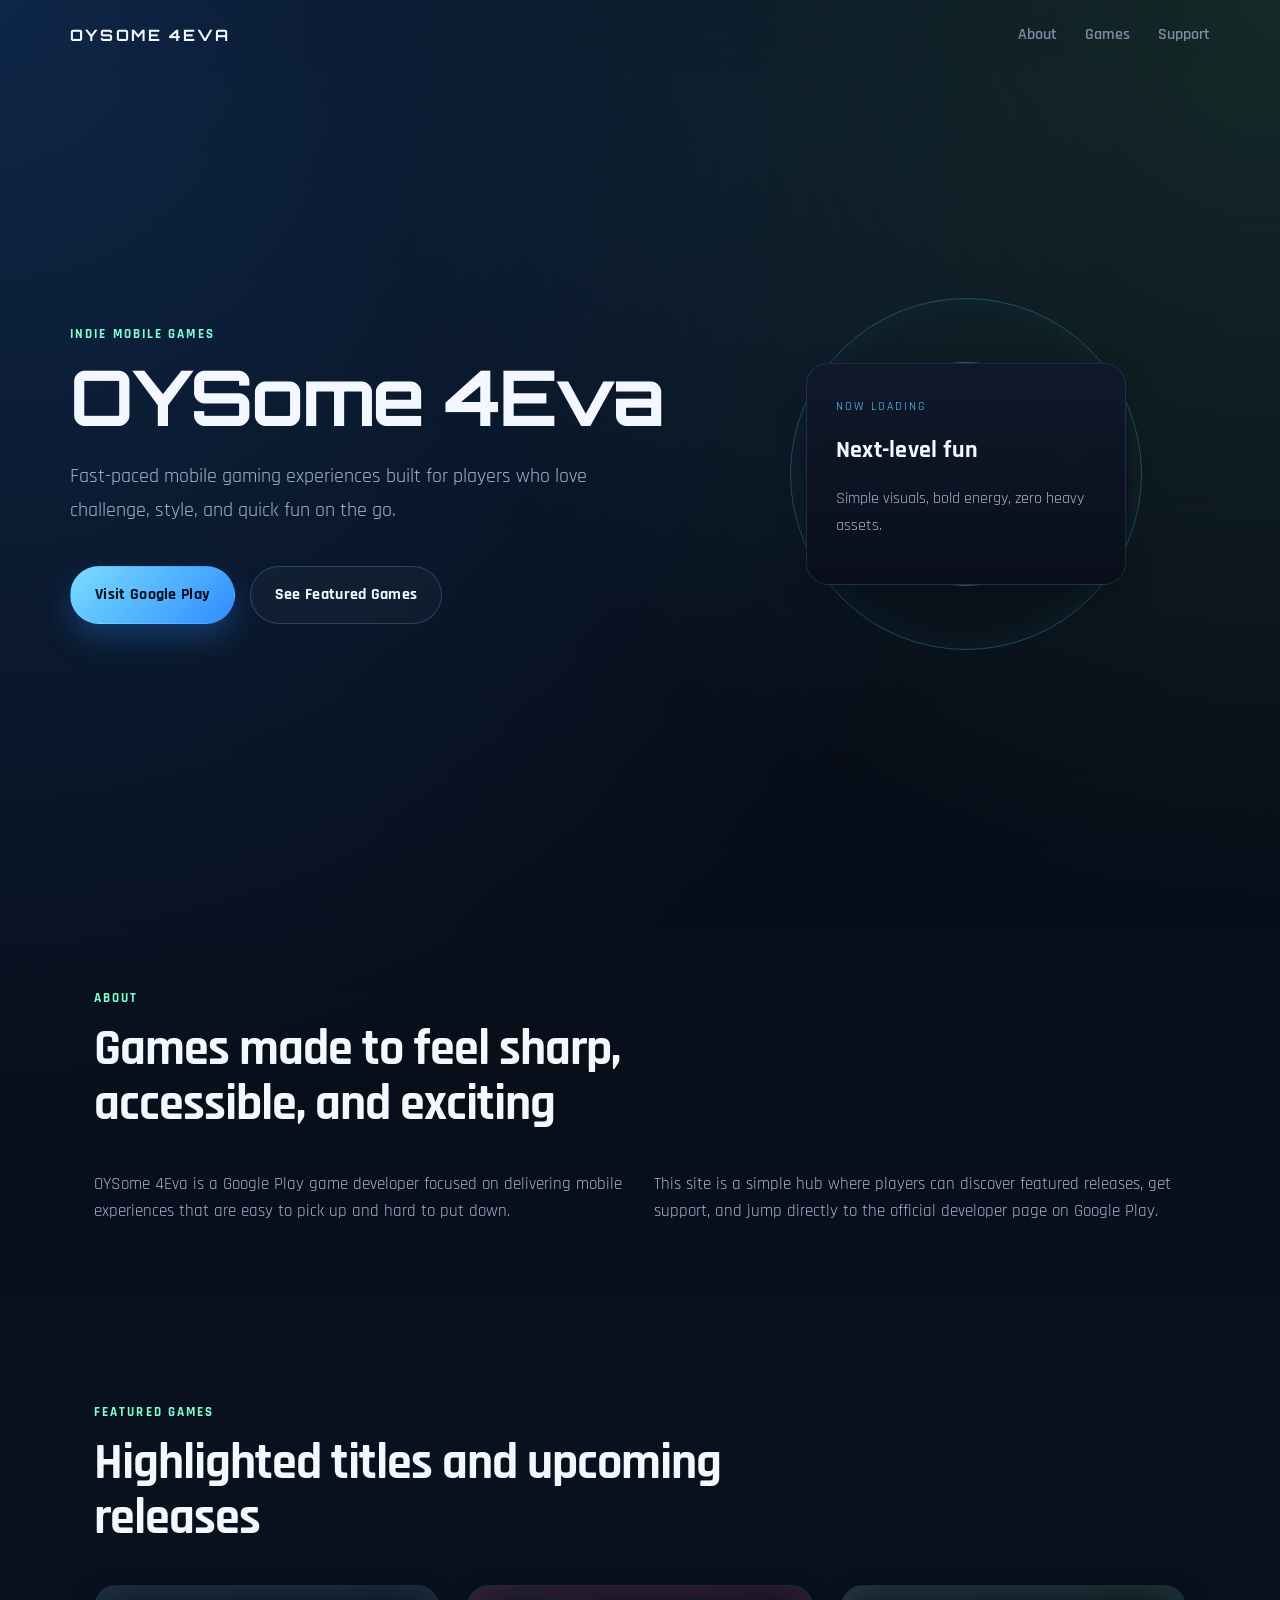
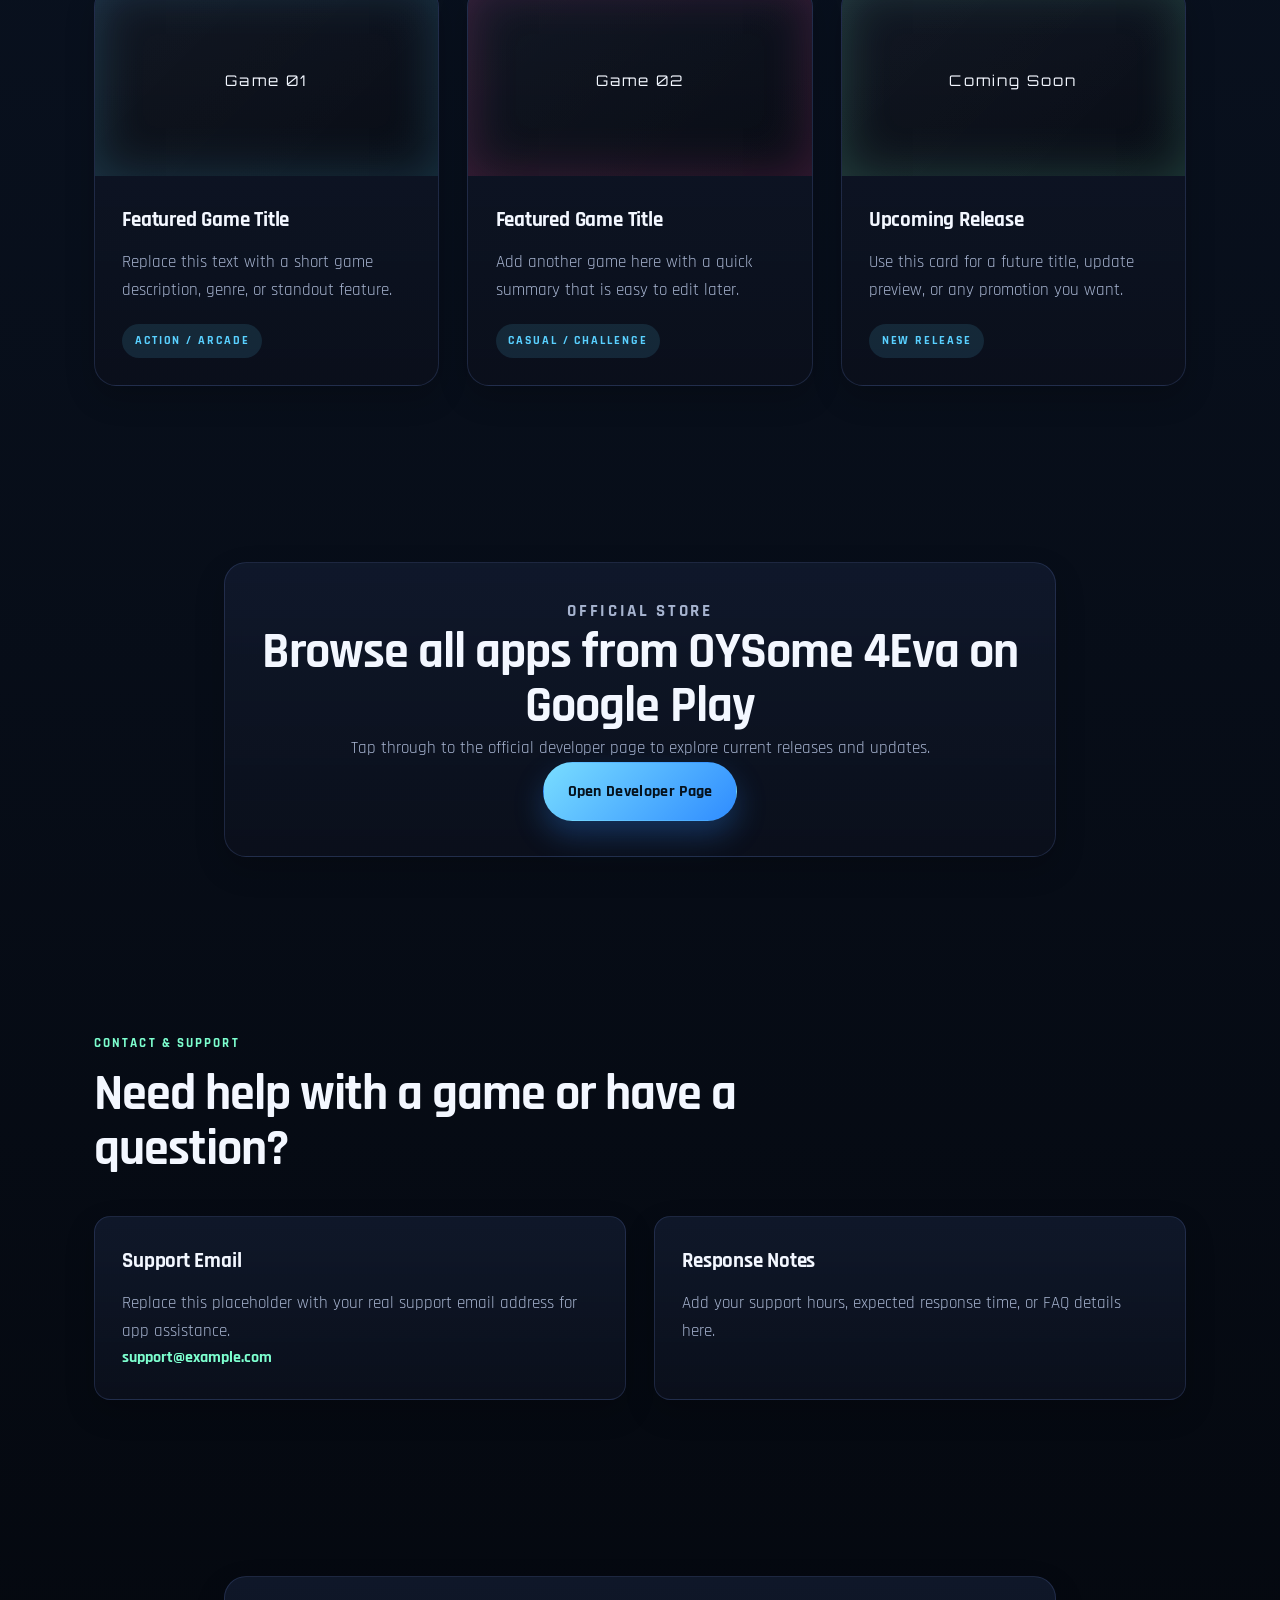
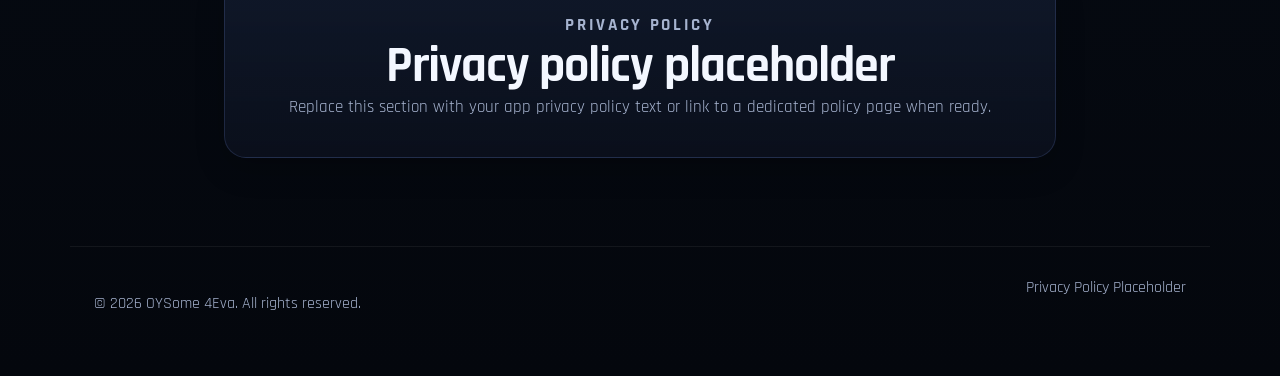
==== index.html @ f0ad2928 "Initial landing page" ====
<!DOCTYPE html>
<html lang="en">
<head>
  <meta charset="UTF-8">
  <meta name="viewport" content="width=device-width, initial-scale=1.0">
  <meta
    name="description"
    content="OYSome 4Eva creates fast, fun mobile games. Explore featured titles and visit the official Google Play developer page."
  >
  <title>OYSome 4Eva | Mobile Games on Google Play</title>
  <link rel="preconnect" href="https://fonts.googleapis.com">
  <link rel="preconnect" href="https://fonts.gstatic.com" crossorigin>
  <link
    href="https://fonts.googleapis.com/css2?family=Orbitron:wght@500;700&family=Rajdhani:wght@400;500;700&display=swap"
    rel="stylesheet"
  >
  <link rel="stylesheet" href="style.css">
</head>
<body>
  <!-- Hero and primary navigation -->
  <header class="hero" id="top">
    <nav class="site-nav">
      <a class="brand" href="#top">OYSome 4Eva</a>
      <button class="nav-toggle" type="button" aria-expanded="false" aria-controls="nav-links">
        <span class="nav-toggle-bar"></span>
        <span class="nav-toggle-bar"></span>
        <span class="nav-toggle-bar"></span>
        <span class="sr-only">Toggle navigation</span>
      </button>
      <div class="nav-links" id="nav-links">
        <a href="#about">About</a>
        <a href="#games">Games</a>
        <a href="#support">Support</a>
      </div>
    </nav>

    <section class="hero-content">
      <div class="hero-copy">
        <p class="eyebrow">Indie Mobile Games</p>
        <h1>OYSome 4Eva</h1>
        <p class="tagline">
          Fast-paced mobile gaming experiences built for players who love challenge,
          style, and quick fun on the go.
        </p>
        <div class="hero-actions">
          <a
            class="button button-primary"
            href="https://play.google.com/store/apps/developer?id=OYSome+4Eva"
            target="_blank"
            rel="noopener noreferrer"
          >
            Visit Google Play
          </a>
          <a class="button button-secondary" href="#games">See Featured Games</a>
        </div>
      </div>

      <div class="hero-visual" aria-hidden="true">
        <div class="glow-ring glow-ring-large"></div>
        <div class="glow-ring glow-ring-small"></div>
        <div class="hero-panel">
          <span class="panel-label">Now Loading</span>
          <strong>Next-level fun</strong>
          <p>Simple visuals, bold energy, zero heavy assets.</p>
        </div>
      </div>
    </section>
  </header>

  <main>
    <!-- Short developer introduction -->
    <section class="section about" id="about">
      <div class="section-heading">
        <p class="section-kicker">About</p>
        <h2>Games made to feel sharp, accessible, and exciting</h2>
      </div>
      <div class="about-grid">
        <p>
          OYSome 4Eva is a Google Play game developer focused on delivering mobile
          experiences that are easy to pick up and hard to put down.
        </p>
        <p>
          This site is a simple hub where players can discover featured releases,
          get support, and jump directly to the official developer page on Google Play.
        </p>
      </div>
    </section>

    <!-- Editable featured game cards -->
    <section class="section featured-games" id="games">
      <div class="section-heading">
        <p class="section-kicker">Featured Games</p>
        <h2>Highlighted titles and upcoming releases</h2>
      </div>

      <div class="games-grid">
        <article class="game-card">
          <div class="game-art neon-blue">
            <span>Game 01</span>
          </div>
          <div class="game-card-content">
            <h3>Featured Game Title</h3>
            <p>
              Replace this text with a short game description, genre, or standout feature.
            </p>
            <span class="game-tag">Action / Arcade</span>
          </div>
        </article>

        <article class="game-card">
          <div class="game-art neon-pink">
            <span>Game 02</span>
          </div>
          <div class="game-card-content">
            <h3>Featured Game Title</h3>
            <p>
              Add another game here with a quick summary that is easy to edit later.
            </p>
            <span class="game-tag">Casual / Challenge</span>
          </div>
        </article>

        <article class="game-card">
          <div class="game-art neon-green">
            <span>Coming Soon</span>
          </div>
          <div class="game-card-content">
            <h3>Upcoming Release</h3>
            <p>
              Use this card for a future title, update preview, or any promotion you want.
            </p>
            <span class="game-tag">New Release</span>
          </div>
        </article>
      </div>
    </section>

    <!-- Main store call to action -->
    <section class="section cta">
      <div class="cta-card">
        <p class="section-kicker">Official Store</p>
        <h2>Browse all apps from OYSome 4Eva on Google Play</h2>
        <p>
          Tap through to the official developer page to explore current releases and updates.
        </p>
        <a
          class="button button-primary"
          href="https://play.google.com/store/apps/developer?id=OYSome+4Eva"
          target="_blank"
          rel="noopener noreferrer"
        >
          Open Developer Page
        </a>
      </div>
    </section>

    <!-- Support contact placeholders -->
    <section class="section support" id="support">
      <div class="section-heading">
        <p class="section-kicker">Contact & Support</p>
        <h2>Need help with a game or have a question?</h2>
      </div>
      <div class="support-grid">
        <div class="support-card">
          <h3>Support Email</h3>
          <p>
            Replace this placeholder with your real support email address for app assistance.
          </p>
          <a href="mailto:support@example.com">support@example.com</a>
        </div>
        <div class="support-card">
          <h3>Response Notes</h3>
          <p>
            Add your support hours, expected response time, or FAQ details here.
          </p>
        </div>
      </div>
    </section>

    <!-- Simple on-page placeholder until a real privacy policy is added -->
    <section class="section privacy-placeholder" id="privacy-policy">
      <div class="cta-card">
        <p class="section-kicker">Privacy Policy</p>
        <h2>Privacy policy placeholder</h2>
        <p>
          Replace this section with your app privacy policy text or link to a dedicated
          policy page when ready.
        </p>
      </div>
    </section>
  </main>

  <!-- Minimal footer for GitHub Pages deployment -->
  <footer class="site-footer">
    <p>&copy; <span id="year"></span> OYSome 4Eva. All rights reserved.</p>
    <a href="#privacy-policy">Privacy Policy Placeholder</a>
  </footer>

  <script src="script.js"></script>
</body>
</html>
---- style.css ----
/* Theme variables keep colors and spacing easy to update later. */
:root {
  --bg: #070b14;
  --bg-elevated: rgba(10, 16, 29, 0.88);
  --surface: rgba(15, 23, 40, 0.9);
  --surface-strong: #10192c;
  --border: rgba(132, 164, 255, 0.16);
  --border-strong: rgba(132, 164, 255, 0.26);
  --text: #f3f7ff;
  --muted: #a6b3cf;
  --muted-soft: #7f8ba8;
  --accent: #59d0ff;
  --accent-strong: #2f8cff;
  --accent-alt: #7dffcf;
  --shadow: 0 24px 60px rgba(0, 0, 0, 0.28);
  --shadow-soft: 0 12px 30px rgba(0, 0, 0, 0.2);
  --max-width: 1140px;
  --radius: 22px;
  --radius-small: 16px;
}

/* Base reset and layout helpers. */
*,
*::before,
*::after {
  box-sizing: border-box;
}

html {
  scroll-behavior: smooth;
}

body {
  margin: 0;
  font-family: "Rajdhani", sans-serif;
  color: var(--text);
  background:
    radial-gradient(circle at top left, rgba(47, 140, 255, 0.24), transparent 30%),
    radial-gradient(circle at top right, rgba(125, 255, 207, 0.14), transparent 24%),
    linear-gradient(180deg, #04070e 0%, #09111f 40%, #04070d 100%);
  line-height: 1.65;
  -webkit-font-smoothing: antialiased;
  text-rendering: optimizeLegibility;
}

a {
  color: inherit;
  text-decoration: none;
}

img {
  max-width: 100%;
  display: block;
}

.sr-only {
  position: absolute;
  width: 1px;
  height: 1px;
  padding: 0;
  margin: -1px;
  overflow: hidden;
  clip: rect(0, 0, 0, 0);
  white-space: nowrap;
  border: 0;
}

/* Hero area and top navigation. */
.hero,
.section,
.site-footer {
  padding-inline: 1.5rem;
}

.hero {
  min-height: 100vh;
  display: flex;
  flex-direction: column;
  position: relative;
  overflow: hidden;
}

.site-nav,
.hero-content,
.section,
.site-footer {
  width: min(100%, var(--max-width));
  margin: 0 auto;
}

.site-nav {
  display: flex;
  align-items: center;
  justify-content: space-between;
  padding-block: 1.4rem;
  position: sticky;
  top: 0;
  z-index: 10;
  backdrop-filter: blur(16px);
}

.brand,
h1 {
  font-family: "Orbitron", sans-serif;
}

.brand {
  font-size: 0.98rem;
  font-weight: 700;
  letter-spacing: 0.14em;
  text-transform: uppercase;
}

.nav-links {
  display: flex;
  align-items: center;
  gap: 1.75rem;
  color: var(--muted-soft);
  font-size: 1.02rem;
  font-weight: 600;
}

.nav-links a:hover,
.nav-links a:focus-visible,
.site-footer a:hover,
.site-footer a:focus-visible,
.support-card a:hover,
.support-card a:focus-visible {
  color: var(--accent);
}

.nav-toggle {
  display: none;
  padding: 0.6rem;
  background: transparent;
  border: 1px solid var(--border);
  border-radius: 12px;
  cursor: pointer;
}

.nav-toggle-bar {
  display: block;
  width: 1.3rem;
  height: 2px;
  margin: 0.2rem 0;
  background: var(--text);
}

.hero-content {
  flex: 1;
  display: grid;
  grid-template-columns: 1.1fr 0.9fr;
  gap: 3.5rem;
  align-items: center;
  padding-block: 4.5rem 6rem;
}

.eyebrow,
.section-kicker,
.panel-label,
.game-tag {
  text-transform: uppercase;
  letter-spacing: 0.16em;
}

.eyebrow,
.section-kicker {
  color: var(--accent-alt);
  font-weight: 700;
  font-size: 0.82rem;
  margin: 0 0 0.85rem;
}

h1 {
  font-size: clamp(3rem, 6vw, 5.2rem);
  line-height: 1;
  letter-spacing: -0.03em;
  margin: 0;
}

.tagline {
  max-width: 34rem;
  font-size: clamp(1.1rem, 2vw, 1.28rem);
  color: var(--muted);
  margin: 1.5rem 0 2.4rem;
}

.hero-actions {
  display: flex;
  flex-wrap: wrap;
  gap: 0.9rem;
}

/* Reusable buttons and card surfaces. */
.button {
  display: inline-flex;
  align-items: center;
  justify-content: center;
  min-height: 3.35rem;
  padding: 0.95rem 1.5rem;
  border-radius: 999px;
  font-size: 0.98rem;
  font-weight: 700;
  letter-spacing: 0.02em;
  border: 1px solid transparent;
  transition:
    transform 0.2s ease,
    box-shadow 0.2s ease,
    border-color 0.2s ease,
    background-color 0.2s ease;
}

.button:hover,
.button:focus-visible {
  transform: translateY(-2px);
}

.button:focus-visible,
.nav-toggle:focus-visible,
.nav-links a:focus-visible,
.site-footer a:focus-visible,
.support-card a:focus-visible {
  outline: 2px solid rgba(89, 208, 255, 0.45);
  outline-offset: 3px;
}

.button-primary {
  background: linear-gradient(135deg, #79ddff 0%, var(--accent-strong) 100%);
  color: #05111d;
  box-shadow: 0 14px 30px rgba(47, 140, 255, 0.28);
}

.button-secondary {
  border-color: var(--border-strong);
  background: rgba(255, 255, 255, 0.03);
  color: var(--text);
}

.button-secondary:hover,
.button-secondary:focus-visible {
  border-color: rgba(89, 208, 255, 0.4);
  background: rgba(255, 255, 255, 0.05);
}

.hero-visual {
  position: relative;
  min-height: 460px;
  display: grid;
  place-items: center;
}

.glow-ring {
  position: absolute;
  border-radius: 50%;
  border: 1px solid rgba(89, 208, 255, 0.28);
  box-shadow: inset 0 0 40px rgba(89, 208, 255, 0.06);
}

.glow-ring-large {
  width: 22rem;
  height: 22rem;
}

.glow-ring-small {
  width: 14rem;
  height: 14rem;
  border-color: rgba(125, 255, 207, 0.35);
}

.hero-panel,
.game-card,
.cta-card,
.support-card {
  border: 1px solid var(--border);
  background:
    linear-gradient(180deg, rgba(20, 30, 52, 0.6), rgba(10, 15, 27, 0.92)),
    var(--bg-elevated);
  box-shadow: var(--shadow-soft);
  backdrop-filter: blur(10px);
}

.hero-panel {
  width: min(100%, 20rem);
  padding: 1.8rem;
  border-radius: var(--radius);
  position: relative;
}

.panel-label {
  display: inline-block;
  color: var(--accent);
  font-size: 0.78rem;
  margin-bottom: 0.9rem;
}

.hero-panel strong {
  display: block;
  font-size: 1.5rem;
  font-family: "Rajdhani", sans-serif;
  letter-spacing: 0.01em;
  margin-bottom: 0.55rem;
}

.hero-panel p,
.game-card p,
.about-grid p,
.cta-card p,
.support-card p,
.site-footer {
  color: var(--muted);
}

/* Main content sections. */
.section {
  padding-block: 5.5rem;
}

.section-heading {
  max-width: 42rem;
  margin-bottom: 2.4rem;
}

h2 {
  font-size: clamp(1.95rem, 4vw, 3.1rem);
  font-family: "Rajdhani", sans-serif;
  font-weight: 700;
  letter-spacing: -0.02em;
  margin: 0;
  line-height: 1.1;
}

.about-grid,
.support-grid {
  display: grid;
  grid-template-columns: repeat(2, minmax(0, 1fr));
  gap: 1.75rem;
}

.games-grid {
  display: grid;
  grid-template-columns: repeat(3, minmax(0, 1fr));
  gap: 1.75rem;
}

.game-card {
  border-radius: var(--radius);
  overflow: hidden;
  display: flex;
  flex-direction: column;
  min-height: 100%;
  transition: transform 0.2s ease, border-color 0.2s ease, box-shadow 0.2s ease;
}

.game-card:hover,
.game-card:focus-within {
  transform: translateY(-4px);
  border-color: var(--border-strong);
  box-shadow: var(--shadow);
}

.game-art {
  min-height: 190px;
  display: grid;
  place-items: center;
  font-family: "Orbitron", sans-serif;
  font-size: 0.92rem;
  letter-spacing: 0.14em;
  background:
    linear-gradient(135deg, rgba(255, 255, 255, 0.03), rgba(255, 255, 255, 0.01)),
    linear-gradient(160deg, rgba(4, 7, 14, 0.4), rgba(4, 7, 14, 0.8));
}

.neon-blue {
  box-shadow: inset 0 0 50px rgba(89, 208, 255, 0.2);
}

.neon-pink {
  box-shadow: inset 0 0 50px rgba(255, 86, 180, 0.2);
}

.neon-green {
  box-shadow: inset 0 0 50px rgba(125, 255, 207, 0.2);
}

.game-card-content,
.support-card,
.cta-card {
  padding: 1.7rem;
}

h3 {
  margin-top: 0;
  margin-bottom: 0.7rem;
  font-size: 1.32rem;
  font-family: "Rajdhani", sans-serif;
  font-weight: 700;
  letter-spacing: -0.01em;
}

.game-card-content p,
.support-card p,
.cta-card p,
.about-grid p {
  margin: 0;
  font-size: 1.05rem;
}

.game-tag {
  display: inline-flex;
  margin-top: 1.2rem;
  padding: 0.45rem 0.8rem;
  border-radius: 999px;
  background: rgba(89, 208, 255, 0.12);
  color: var(--accent);
  font-size: 0.74rem;
  font-weight: 700;
}

.cta-card {
  border-radius: var(--radius);
  text-align: center;
  padding-block: 2.2rem;
  max-width: 52rem;
  margin: 0 auto;
}

.support-card {
  border-radius: var(--radius-small);
}

.support-card a {
  color: var(--accent-alt);
  font-weight: 700;
}

.site-footer {
  display: flex;
  justify-content: space-between;
  gap: 1rem;
  padding-block: 1.75rem 2.75rem;
  font-size: 0.98rem;
  border-top: 1px solid rgba(255, 255, 255, 0.06);
}

body.nav-open {
  overflow: hidden;
}

/* Responsive adjustments for tablets and phones. */
@media (max-width: 900px) {
  .hero-content,
  .about-grid,
  .games-grid,
  .support-grid {
    grid-template-columns: 1fr;
  }

  .hero {
    min-height: auto;
  }

  .hero-content {
    gap: 2.4rem;
    padding-top: 2.5rem;
  }

  .hero-visual {
    min-height: 360px;
  }
}

@media (max-width: 700px) {
  .hero,
  .section,
  .site-footer {
    padding-inline: 1rem;
  }

  .site-nav {
    align-items: flex-start;
    flex-wrap: wrap;
    gap: 1rem;
  }

  .nav-toggle {
    display: inline-flex;
    flex-direction: column;
    align-items: center;
    justify-content: center;
  }

  .nav-links {
    width: 100%;
    display: none;
    flex-direction: column;
    gap: 0.9rem;
    padding: 1rem 1.1rem;
    border: 1px solid var(--border);
    border-radius: 18px;
    background: rgba(6, 10, 18, 0.96);
  }

  .nav-links.is-open {
    display: flex;
  }

  .hero-panel {
    width: 100%;
  }

  h1 {
    font-size: clamp(2.5rem, 12vw, 3.4rem);
  }

  .tagline,
  .game-card-content p,
  .support-card p,
  .cta-card p,
  .about-grid p {
    font-size: 1rem;
  }

  .section {
    padding-block: 4.5rem;
  }

  .site-footer {
    flex-direction: column;
    text-align: center;
  }
}

@media (prefers-reduced-motion: reduce) {
  html {
    scroll-behavior: auto;
  }

  *,
  *::before,
  *::after {
    animation: none !important;
    transition: none !important;
  }
}
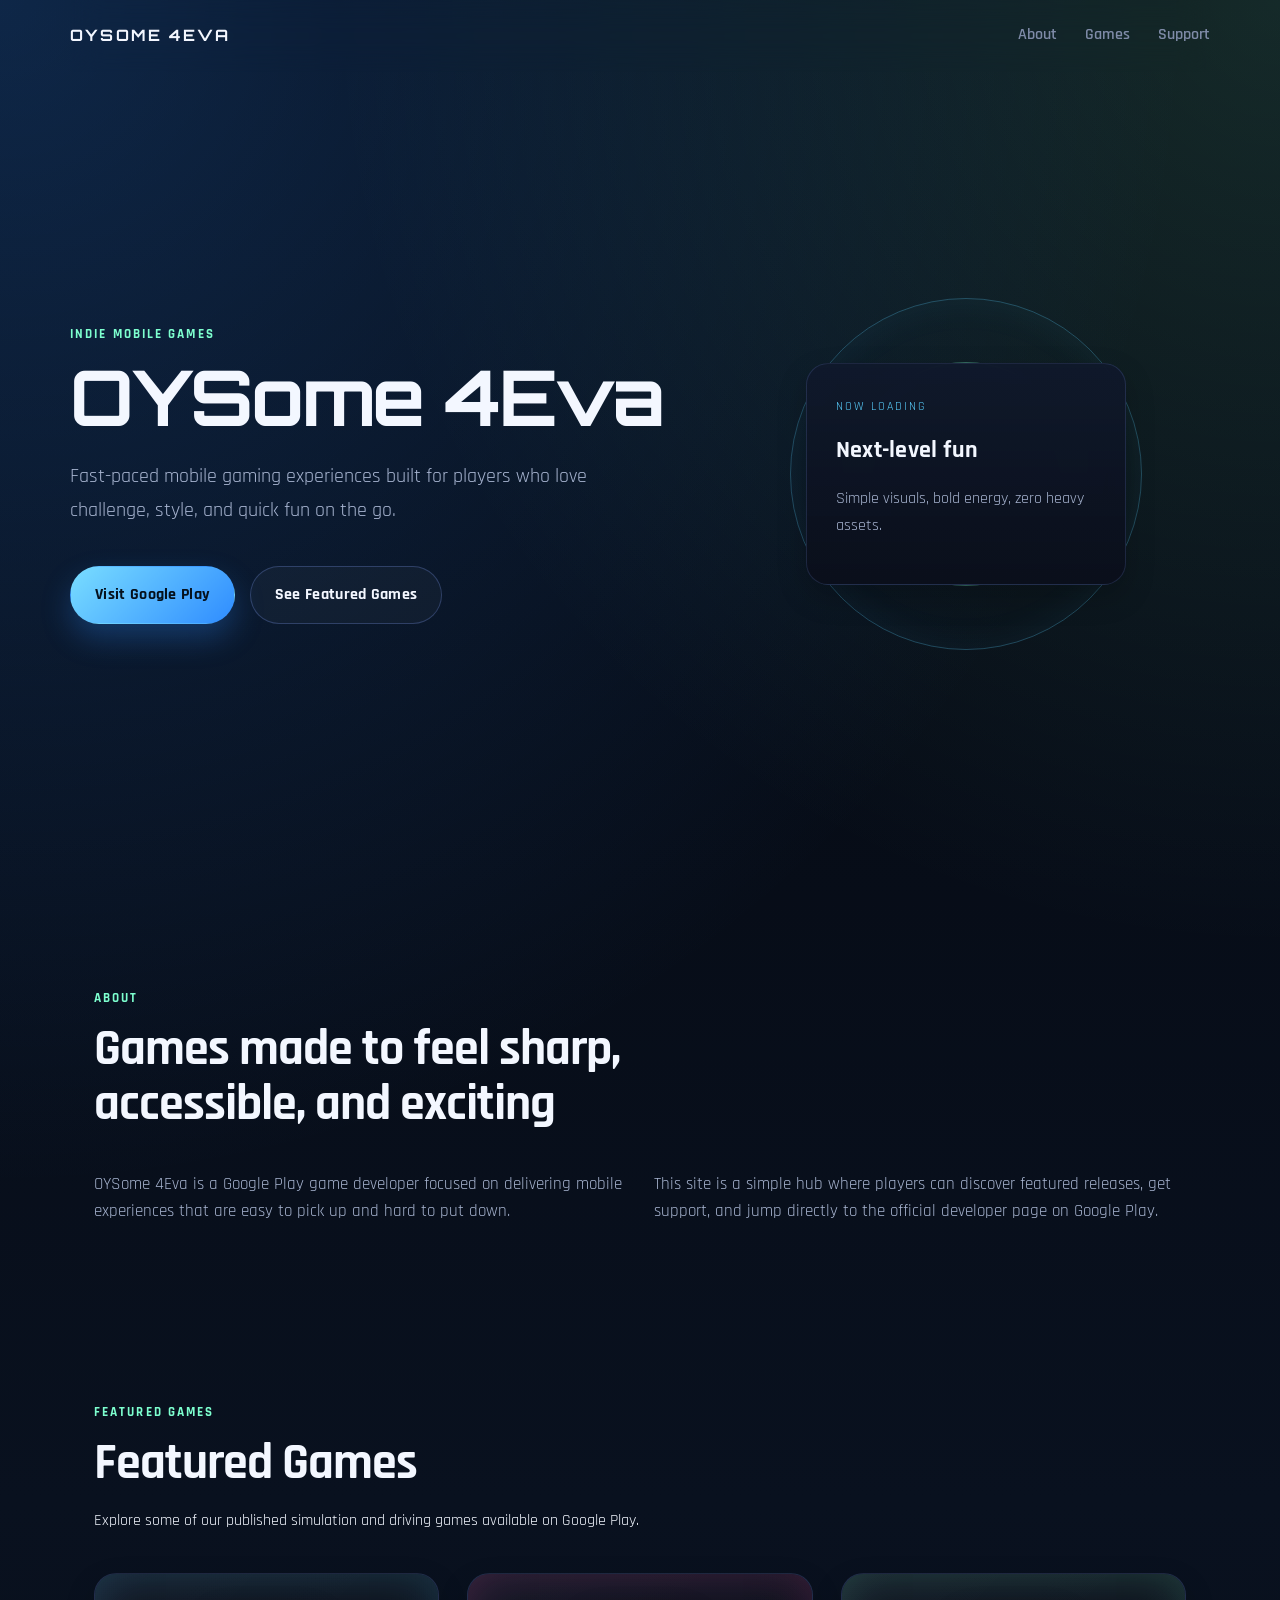
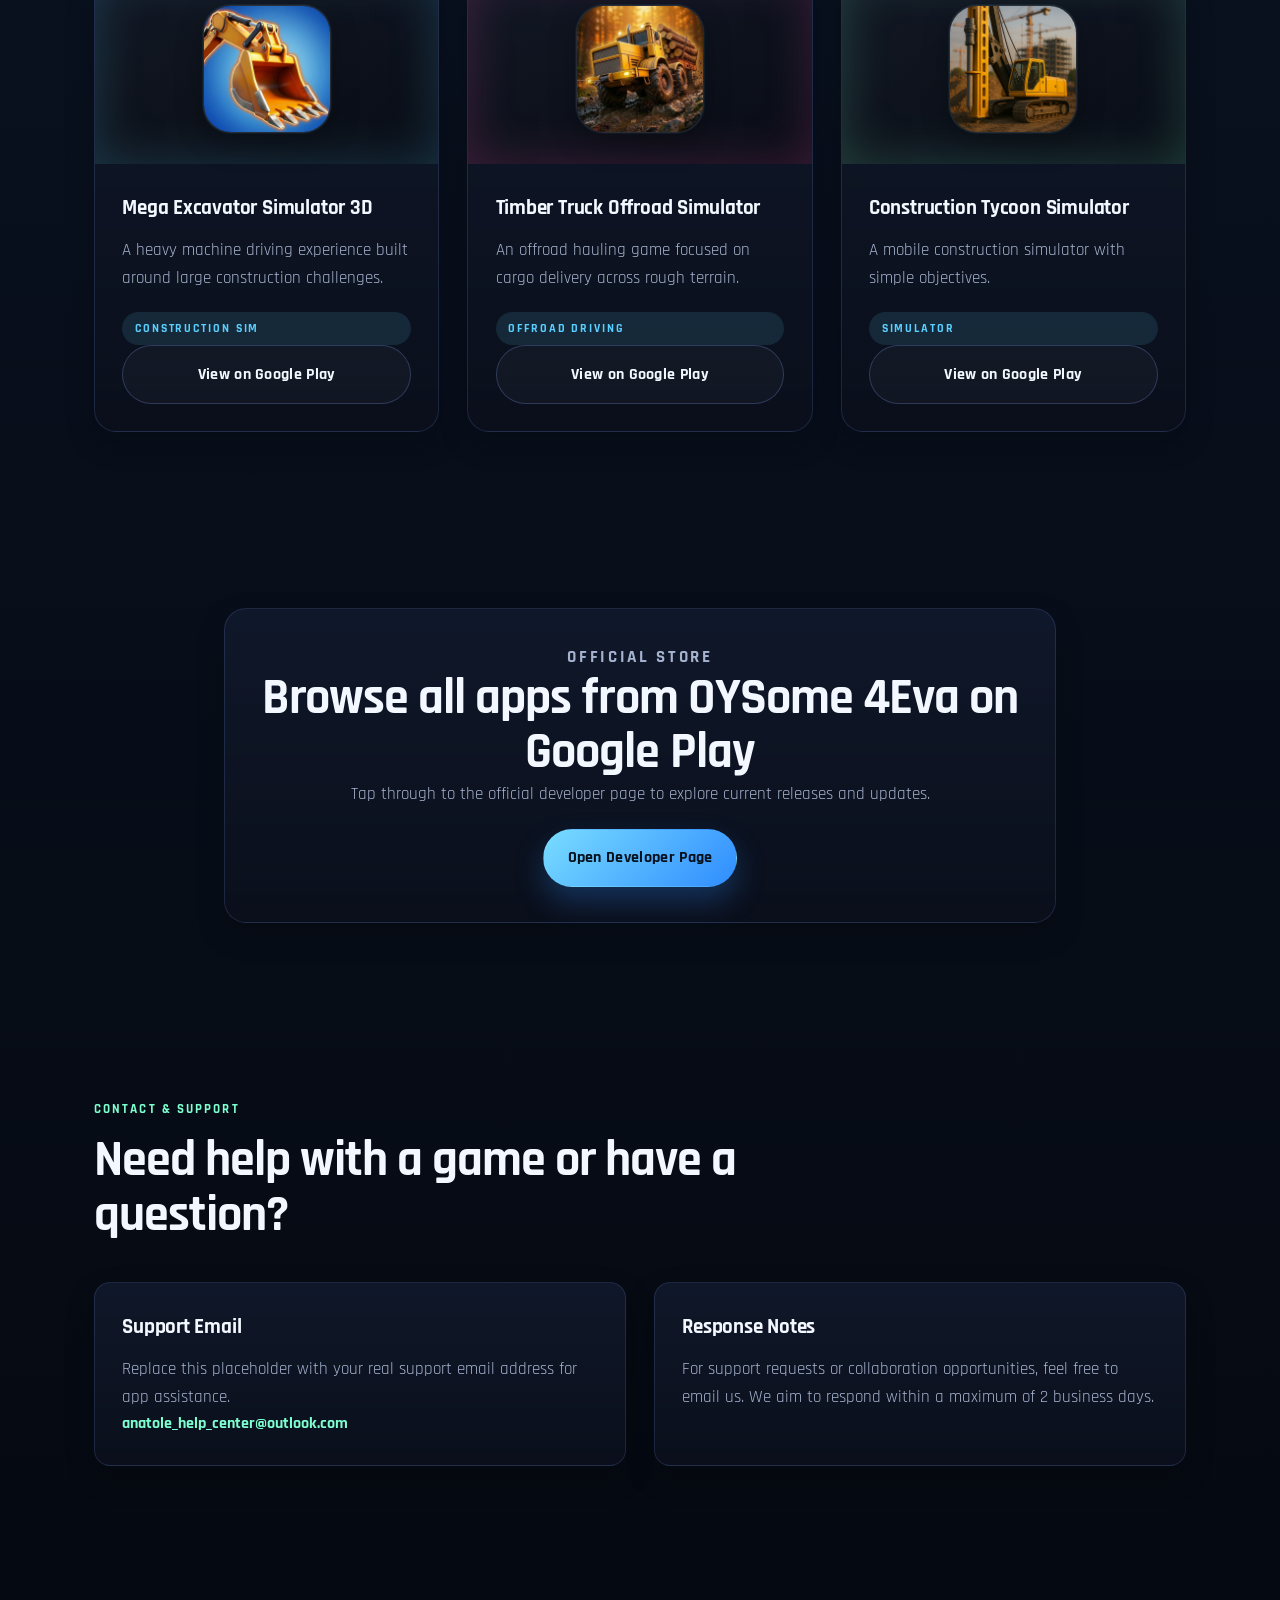
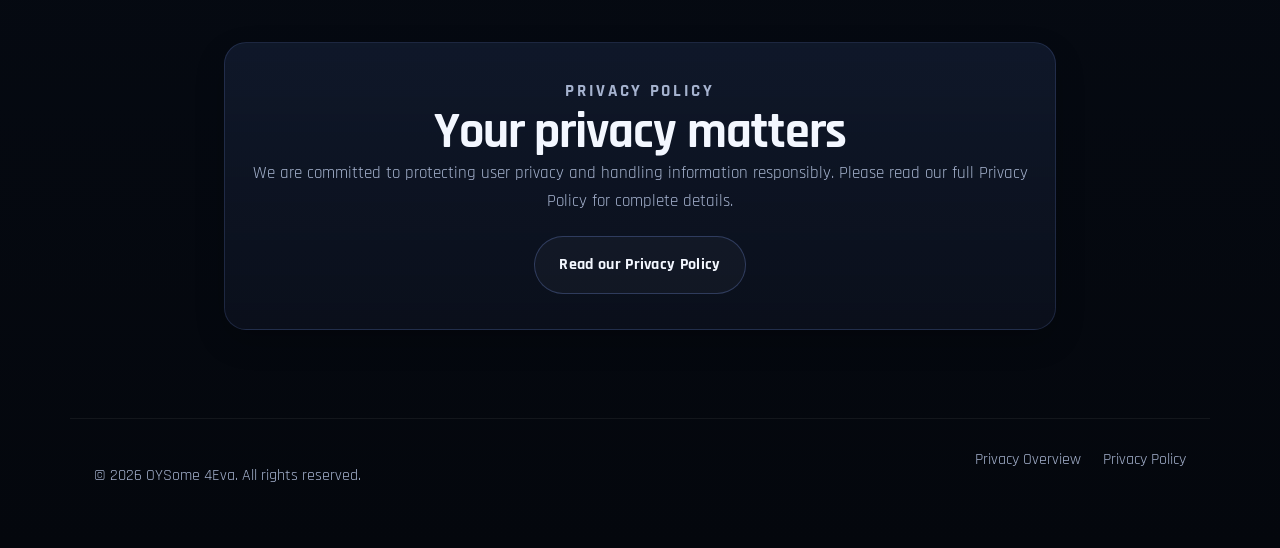
==== commit fcaed424: "Update landing page and privacy policy" ====
--- a/index.html
+++ b/index.html
@@ -90,46 +90,91 @@
     <section class="section featured-games" id="games">
       <div class="section-heading">
         <p class="section-kicker">Featured Games</p>
-        <h2>Highlighted titles and upcoming releases</h2>
+        <h2>Featured Games</h2>
+        <p>
+          Explore some of our published simulation and driving games available on Google Play.
+        </p>
       </div>
 
       <div class="games-grid">
         <article class="game-card">
           <div class="game-art neon-blue">
-            <span>Game 01</span>
+            <img
+              src="assets/icons/mega-excavator.webp"
+              alt="Mega Excavator Simulator 3D icon"
+              class="game-icon"
+              loading="lazy"
+              decoding="async"
+            >
           </div>
           <div class="game-card-content">
-            <h3>Featured Game Title</h3>
+            <h3>Mega Excavator Simulator 3D</h3>
             <p>
-              Replace this text with a short game description, genre, or standout feature.
+              A heavy machine driving experience built around large construction challenges.
             </p>
-            <span class="game-tag">Action / Arcade</span>
+            <span class="game-tag">Construction Sim</span>
+            <a
+              class="button button-secondary game-link"
+              href="https://play.google.com/store/apps/details?id=com.oysome4eva.giantmachines"
+              target="_blank"
+              rel="noopener noreferrer"
+            >
+              View on Google Play
+            </a>
           </div>
         </article>
 
         <article class="game-card">
           <div class="game-art neon-pink">
-            <span>Game 02</span>
+            <img
+              src="assets/icons/timber-truck.webp"
+              alt="Timber Truck Offroad Simulator icon"
+              class="game-icon"
+              loading="lazy"
+              decoding="async"
+            >
           </div>
           <div class="game-card-content">
-            <h3>Featured Game Title</h3>
+            <h3>Timber Truck Offroad Simulator</h3>
             <p>
-              Add another game here with a quick summary that is easy to edit later.
+              An offroad hauling game focused on cargo delivery across rough terrain.
             </p>
-            <span class="game-tag">Casual / Challenge</span>
+            <span class="game-tag">Offroad Driving</span>
+            <a
+              class="button button-secondary game-link"
+              href="https://play.google.com/store/apps/details?id=com.oysome4eva.timbertruck"
+              target="_blank"
+              rel="noopener noreferrer"
+            >
+              View on Google Play
+            </a>
           </div>
         </article>
 
         <article class="game-card">
           <div class="game-art neon-green">
-            <span>Coming Soon</span>
+            <img
+              src="assets/icons/construction-simulator.webp"
+              alt="Construction Simulator icon"
+              class="game-icon"
+              loading="lazy"
+              decoding="async"
+            >
           </div>
           <div class="game-card-content">
-            <h3>Upcoming Release</h3>
+            <h3>Construction Tycoon Simulator</h3>
             <p>
-              Use this card for a future title, update preview, or any promotion you want.
+              A mobile construction simulator with simple objectives.
             </p>
-            <span class="game-tag">New Release</span>
+            <span class="game-tag">Simulator</span>
+            <a
+              class="button button-secondary game-link"
+              href="https://play.google.com/store/apps/details?id=com.cysome4eva.constructionsimulator"
+              target="_blank"
+              rel="noopener noreferrer"
+            >
+              View on Google Play
+            </a>
           </div>
         </article>
       </div>
@@ -166,26 +211,28 @@
           <p>
             Replace this placeholder with your real support email address for app assistance.
           </p>
-          <a href="mailto:support@example.com">support@example.com</a>
+          <a href="mailto:anatole_help_center@outlook.com">anatole_help_center@outlook.com</a>
         </div>
         <div class="support-card">
           <h3>Response Notes</h3>
           <p>
-            Add your support hours, expected response time, or FAQ details here.
+            For support requests or collaboration opportunities, feel free to email us.
+            We aim to respond within a maximum of 2 business days.
           </p>
         </div>
       </div>
     </section>
 
-    <!-- Simple on-page placeholder until a real privacy policy is added -->
+    <!-- Short privacy summary with a dedicated page link -->
     <section class="section privacy-placeholder" id="privacy-policy">
       <div class="cta-card">
         <p class="section-kicker">Privacy Policy</p>
-        <h2>Privacy policy placeholder</h2>
-        <p>
-          Replace this section with your app privacy policy text or link to a dedicated
-          policy page when ready.
-        </p>
+        <h2>Your privacy matters</h2>
+        <p>
+          We are committed to protecting user privacy and handling information responsibly.
+          Please read our full Privacy Policy for complete details.
+        </p>
+        <a class="button button-secondary" href="privacy-policy.html">Read our Privacy Policy</a>
       </div>
     </section>
   </main>
@@ -193,7 +240,10 @@
   <!-- Minimal footer for GitHub Pages deployment -->
   <footer class="site-footer">
     <p>&copy; <span id="year"></span> OYSome 4Eva. All rights reserved.</p>
-    <a href="#privacy-policy">Privacy Policy Placeholder</a>
+    <div class="footer-links">
+      <a href="#privacy-policy">Privacy Overview</a>
+      <a href="privacy-policy.html">Privacy Policy</a>
+    </div>
   </footer>
 
   <script src="script.js"></script>
--- a/style.css
+++ b/style.css
@@ -80,6 +80,10 @@
   overflow: hidden;
 }
 
+.hero-compact {
+  min-height: auto;
+}
+
 .site-nav,
 .hero-content,
 .section,
@@ -153,6 +157,15 @@
   gap: 3.5rem;
   align-items: center;
   padding-block: 4.5rem 6rem;
+}
+
+.hero-content-single {
+  grid-template-columns: 1fr;
+  padding-bottom: 4rem;
+}
+
+.policy-hero-copy {
+  max-width: 46rem;
 }
 
 .eyebrow,
@@ -362,12 +375,23 @@
   min-height: 190px;
   display: grid;
   place-items: center;
-  font-family: "Orbitron", sans-serif;
-  font-size: 0.92rem;
-  letter-spacing: 0.14em;
+  padding: 1.25rem;
   background:
     linear-gradient(135deg, rgba(255, 255, 255, 0.03), rgba(255, 255, 255, 0.01)),
     linear-gradient(160deg, rgba(4, 7, 14, 0.4), rgba(4, 7, 14, 0.8));
+}
+
+.game-icon {
+  width: 100%;
+  max-width: 128px;
+  aspect-ratio: 1;
+  object-fit: cover;
+  border-radius: 28px;
+  border: 1px solid rgba(255, 255, 255, 0.08);
+  box-shadow:
+    0 10px 28px rgba(0, 0, 0, 0.28),
+    0 0 0 1px rgba(89, 208, 255, 0.08);
+  background: rgba(255, 255, 255, 0.03);
 }
 
 .neon-blue {
@@ -386,6 +410,12 @@
 .support-card,
 .cta-card {
   padding: 1.7rem;
+}
+
+.game-card-content {
+  display: flex;
+  flex: 1;
+  flex-direction: column;
 }
 
 h3 {
@@ -416,6 +446,13 @@
   font-weight: 700;
 }
 
+.game-link {
+  width: 100%;
+  margin-top: auto;
+  padding-inline: 1rem;
+  text-align: center;
+}
+
 .cta-card {
   border-radius: var(--radius);
   text-align: center;
@@ -424,6 +461,10 @@
   margin: 0 auto;
 }
 
+.cta-card .button {
+  margin-top: 1.25rem;
+}
+
 .support-card {
   border-radius: var(--radius-small);
 }
@@ -442,8 +483,102 @@
   border-top: 1px solid rgba(255, 255, 255, 0.06);
 }
 
+.footer-links {
+  display: flex;
+  flex-wrap: wrap;
+  gap: 1rem 1.4rem;
+}
+
 body.nav-open {
   overflow: hidden;
+}
+
+.policy-shell {
+  padding-top: 4.5rem;
+}
+
+.policy-layout {
+  display: block;
+  max-width: 54rem;
+  margin: 0 auto;
+}
+
+.policy-card {
+  border: 1px solid var(--border);
+  background:
+    linear-gradient(180deg, rgba(20, 30, 52, 0.6), rgba(10, 15, 27, 0.92)),
+    var(--bg-elevated);
+  box-shadow: var(--shadow-soft);
+  backdrop-filter: blur(10px);
+}
+
+.policy-card {
+  border-radius: var(--radius);
+  padding: 2rem;
+}
+
+.policy-header {
+  padding-bottom: 1.5rem;
+  margin-bottom: 1.5rem;
+  border-bottom: 1px solid rgba(255, 255, 255, 0.08);
+}
+
+.policy-section + .policy-section {
+  margin-top: 2rem;
+  padding-top: 2rem;
+  border-top: 1px solid rgba(255, 255, 255, 0.06);
+}
+
+.policy-section h3,
+.policy-section h4 {
+  font-family: "Rajdhani", sans-serif;
+  letter-spacing: -0.01em;
+}
+
+.policy-section h3 {
+  font-size: 1.45rem;
+  margin: 0 0 0.85rem;
+}
+
+.policy-section h4 {
+  font-size: 1.12rem;
+  margin: 1.25rem 0 0.5rem;
+  color: var(--text);
+}
+
+.policy-section p,
+.policy-numbered-list,
+.policy-link-list {
+  margin: 0;
+  color: var(--muted);
+  font-size: 1.02rem;
+}
+
+.policy-section p + p,
+.policy-section ul + p,
+.policy-section ol + p {
+  margin-top: 0.85rem;
+}
+
+.policy-numbered-list,
+.policy-link-list {
+  padding-left: 1.25rem;
+}
+
+.policy-numbered-list li + li,
+.policy-link-list li + li {
+  margin-top: 0.65rem;
+}
+
+.policy-link-list a,
+.policy-section a {
+  color: var(--accent-alt);
+}
+
+.policy-actions {
+  margin-top: 2rem;
+  padding-top: 2rem;
+  border-top: 1px solid rgba(255, 255, 255, 0.06);
 }
 
 /* Responsive adjustments for tablets and phones. */
@@ -451,7 +586,8 @@
   .hero-content,
   .about-grid,
   .games-grid,
-  .support-grid {
+  .support-grid,
+  .policy-layout {
     grid-template-columns: 1fr;
   }
 
@@ -467,6 +603,7 @@
   .hero-visual {
     min-height: 360px;
   }
+
 }
 
 @media (max-width: 700px) {
@@ -528,6 +665,14 @@
     flex-direction: column;
     text-align: center;
   }
+
+  .footer-links {
+    justify-content: center;
+  }
+
+  .policy-card {
+    padding: 1.4rem;
+  }
 }
 
 @media (prefers-reduced-motion: reduce) {
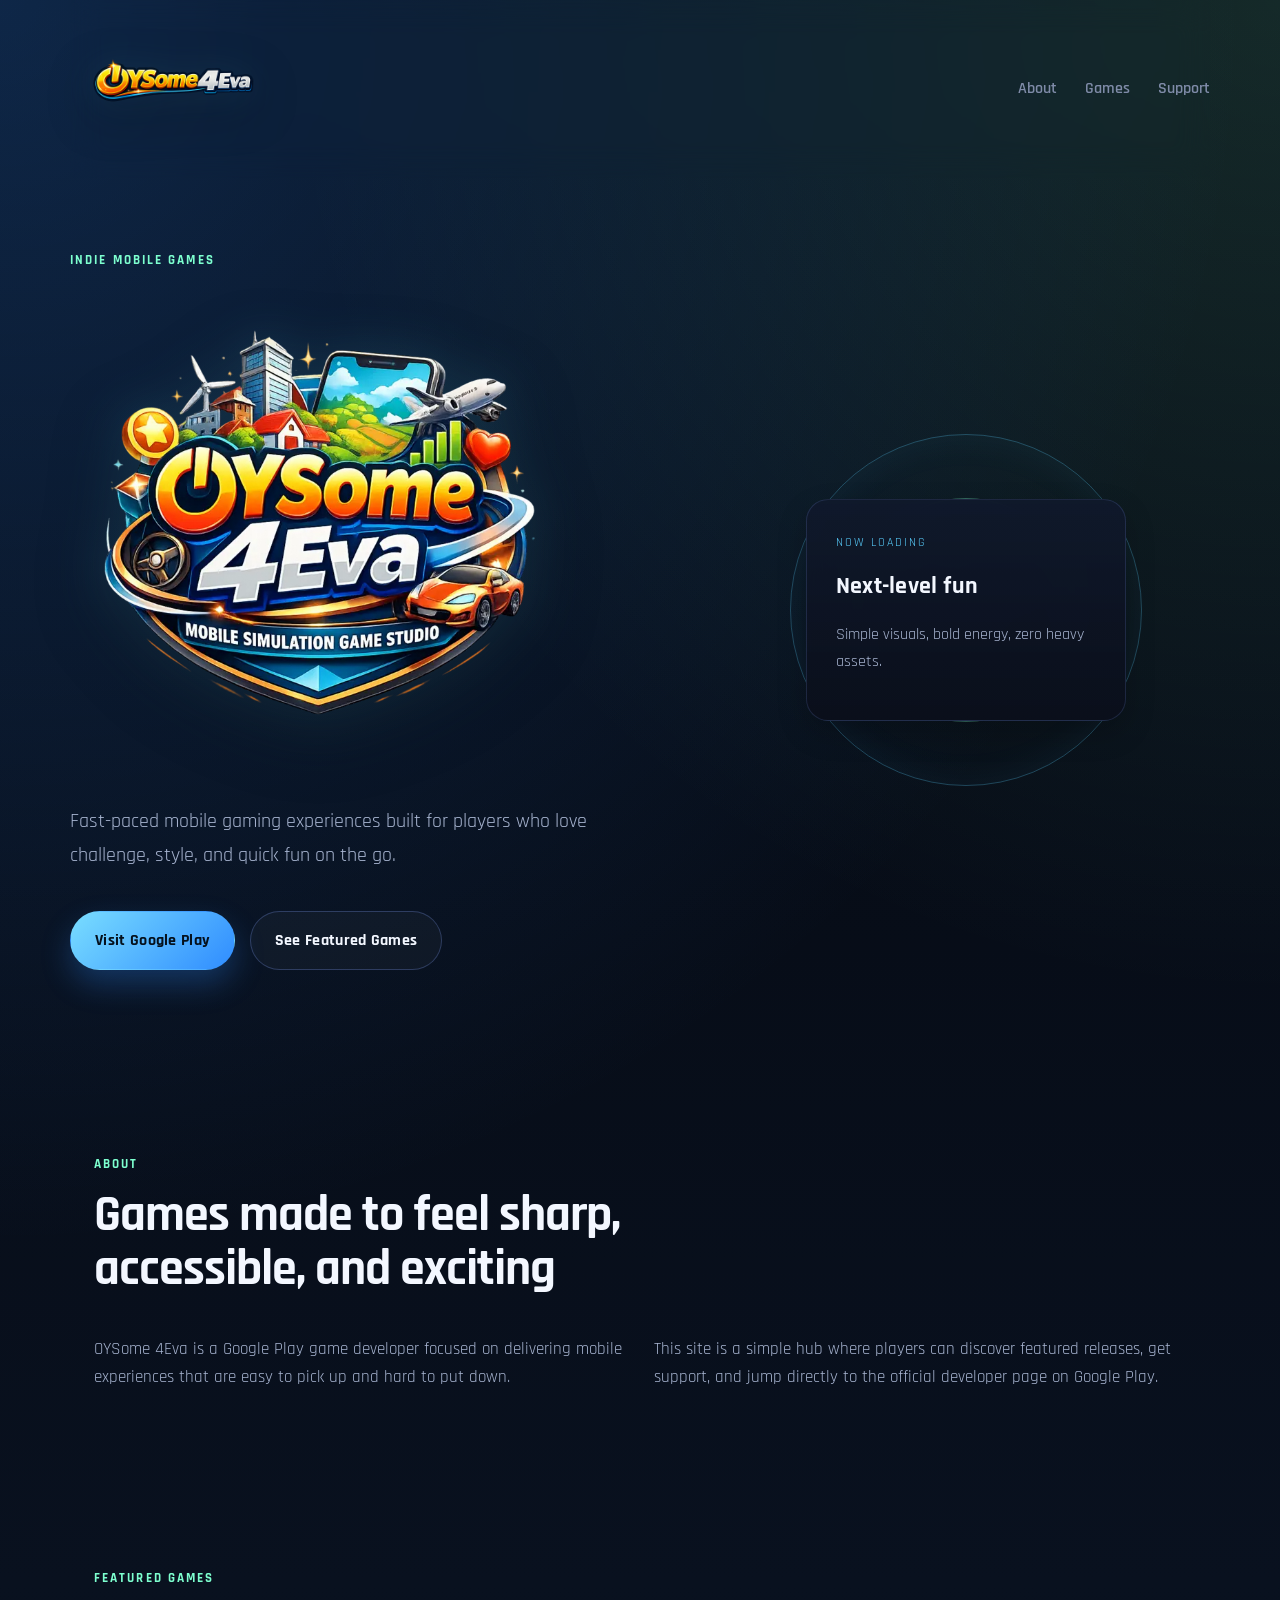
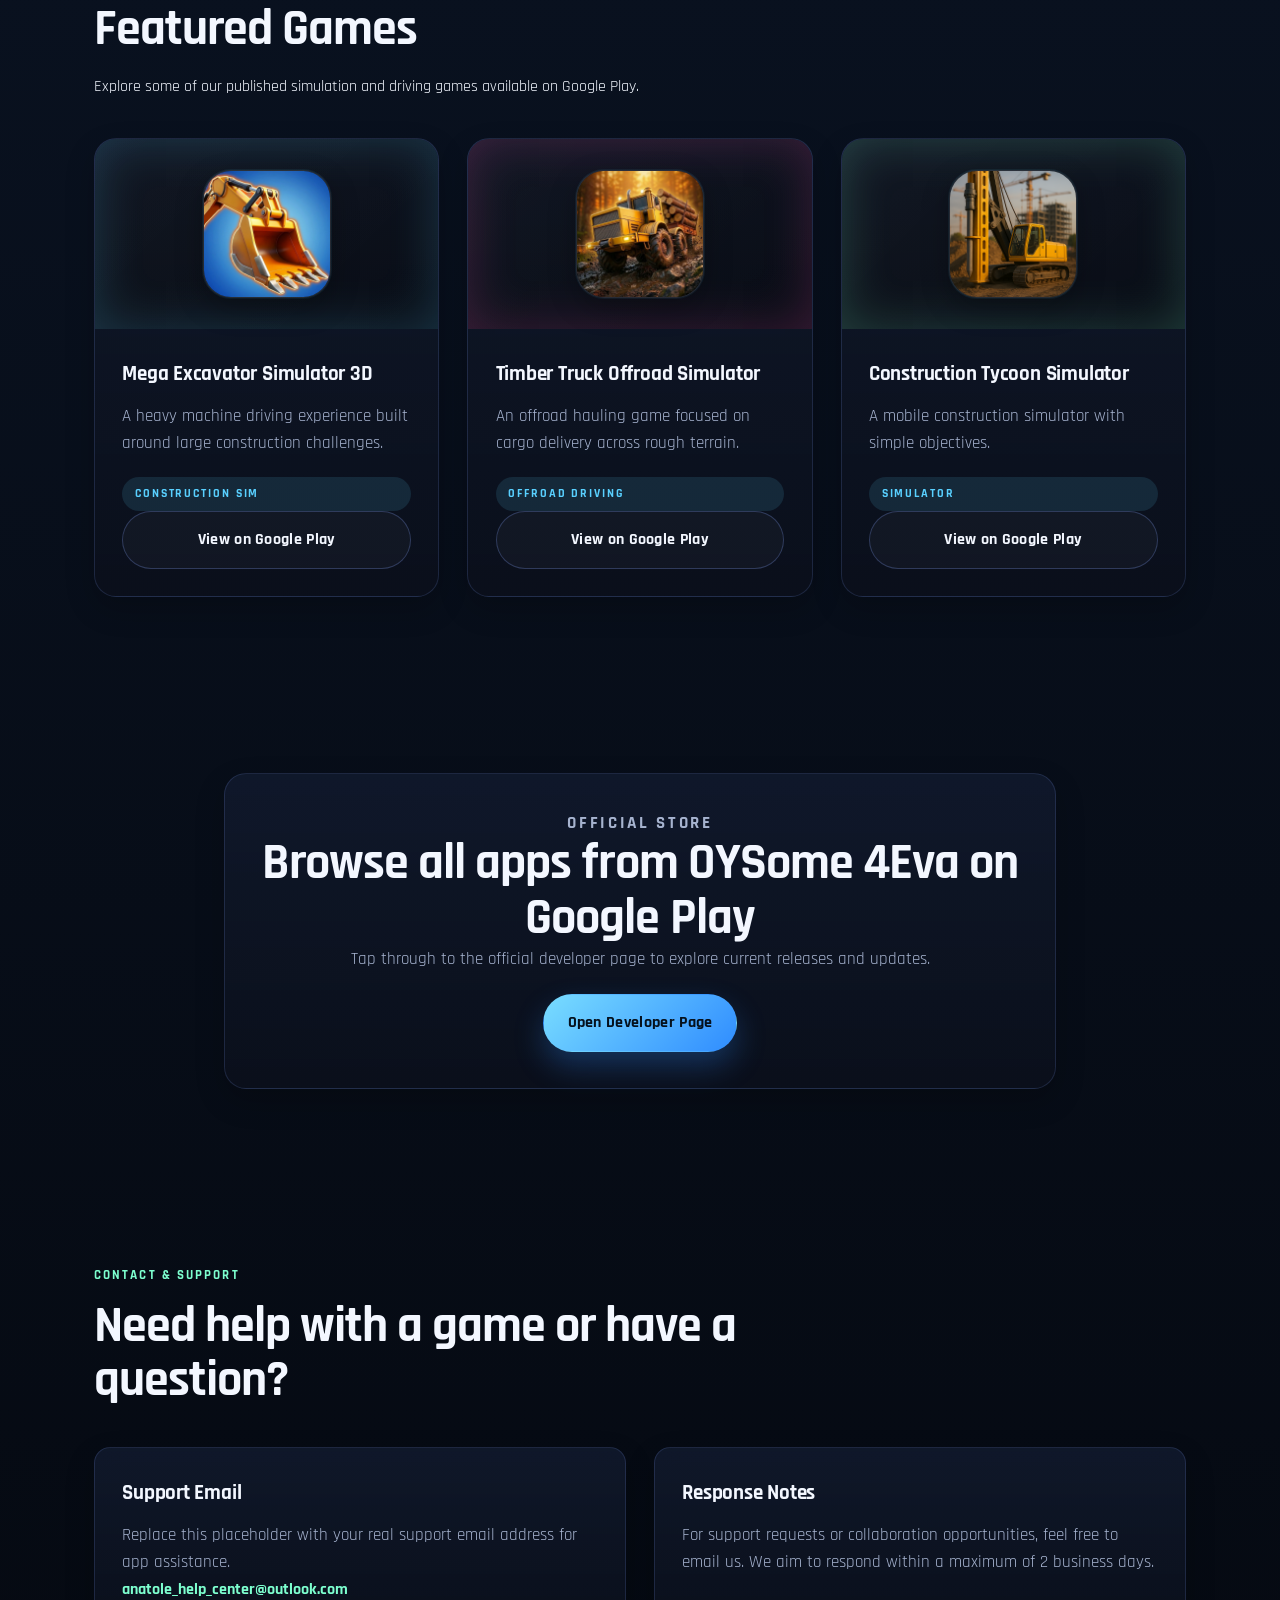
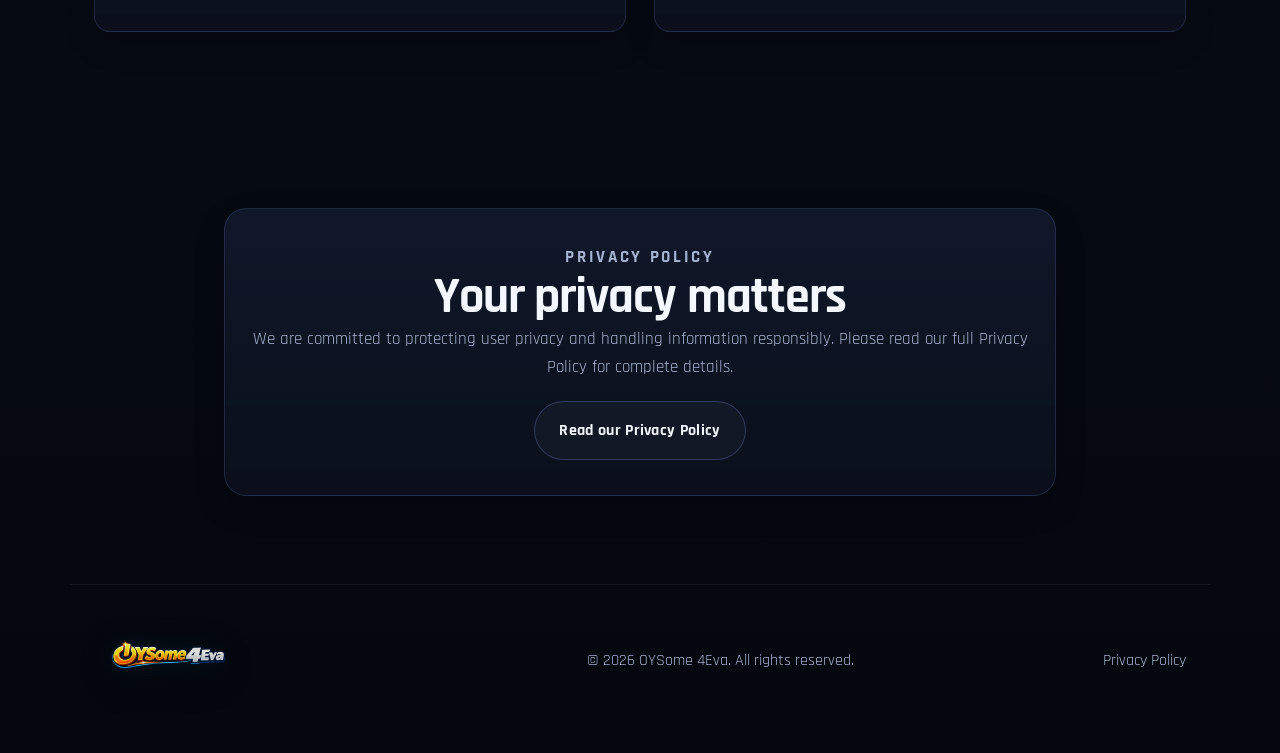
==== commit cc1a52c3: "Update site branding and favicon" ====
--- a/index.html
+++ b/index.html
@@ -14,13 +14,24 @@
     href="https://fonts.googleapis.com/css2?family=Orbitron:wght@500;700&family=Rajdhani:wght@400;500;700&display=swap"
     rel="stylesheet"
   >
+  <!-- Favicon (reuse this block in all pages) -->
+  <link rel="icon" type="image/png" sizes="16x16" href="./assets/branding/oysome-logo-favicon.png">
+  <link rel="icon" href="./assets/branding/oysome-logo-favicon.png">
   <link rel="stylesheet" href="style.css">
 </head>
 <body>
   <!-- Hero and primary navigation -->
   <header class="hero" id="top">
     <nav class="site-nav">
-      <a class="brand" href="#top">OYSome 4Eva</a>
+      <a class="brand" href="index.html" aria-label="OYSome 4Eva home">
+        <img
+          src="assets/branding/oysome-logo-horizontal.png"
+          alt="OYSome 4Eva"
+          class="brand-logo"
+          fetchpriority="high"
+          decoding="async"
+        >
+      </a>
       <button class="nav-toggle" type="button" aria-expanded="false" aria-controls="nav-links">
         <span class="nav-toggle-bar"></span>
         <span class="nav-toggle-bar"></span>
@@ -37,7 +48,14 @@
     <section class="hero-content">
       <div class="hero-copy">
         <p class="eyebrow">Indie Mobile Games</p>
-        <h1>OYSome 4Eva</h1>
+        <div class="hero-brand-lockup">
+          <img
+            src="assets/branding/oysome-logo.webp"
+            alt="OYSome 4Eva"
+            class="hero-logo"
+            decoding="async"
+          >
+        </div>
         <p class="tagline">
           Fast-paced mobile gaming experiences built for players who love challenge,
           style, and quick fun on the go.
@@ -239,10 +257,20 @@
 
   <!-- Minimal footer for GitHub Pages deployment -->
   <footer class="site-footer">
-    <p>&copy; <span id="year"></span> OYSome 4Eva. All rights reserved.</p>
-    <div class="footer-links">
-      <a href="#privacy-policy">Privacy Overview</a>
-      <a href="privacy-policy.html">Privacy Policy</a>
+    <a class="footer-brand" href="index.html" aria-label="OYSome 4Eva home">
+      <img
+        src="assets/branding/oysome-logo-horizontal.png"
+        alt="OYSome 4Eva"
+        class="footer-logo"
+        loading="lazy"
+        decoding="async"
+      >
+    </a>
+    <div class="footer-meta">
+      <p>&copy; <span id="year"></span> OYSome 4Eva. All rights reserved.</p>
+      <div class="footer-links">
+        <a href="privacy-policy.html">Privacy Policy</a>
+      </div>
     </div>
   </footer>
 
--- a/style.css
+++ b/style.css
@@ -103,16 +103,31 @@
   backdrop-filter: blur(16px);
 }
 
-.brand,
 h1 {
   font-family: "Orbitron", sans-serif;
 }
 
 .brand {
-  font-size: 0.98rem;
-  font-weight: 700;
-  letter-spacing: 0.14em;
-  text-transform: uppercase;
+  display: inline-flex;
+  align-items: center;
+  flex-shrink: 0;
+}
+
+.brand-logo {
+  width: clamp(9.75rem, 18vw, 12.5rem);
+  height: auto;
+  filter:
+    drop-shadow(0 12px 24px rgba(0, 0, 0, 0.34))
+    drop-shadow(0 0 16px rgba(89, 208, 255, 0.1));
+  transition: filter 0.2s ease, transform 0.2s ease;
+}
+
+.brand:hover .brand-logo,
+.brand:focus-visible .brand-logo {
+  transform: translateY(-1px);
+  filter:
+    drop-shadow(0 16px 28px rgba(0, 0, 0, 0.36))
+    drop-shadow(0 0 18px rgba(89, 208, 255, 0.18));
 }
 
 .nav-links {
@@ -166,6 +181,30 @@
 
 .policy-hero-copy {
   max-width: 46rem;
+}
+
+.hero-copy {
+  max-width: 38rem;
+}
+
+.hero-brand-lockup {
+  margin-bottom: 1.4rem;
+}
+
+.hero-logo {
+  width: min(100%, clamp(18rem, 42vw, 31rem));
+  height: auto;
+  filter:
+    drop-shadow(0 18px 35px rgba(0, 0, 0, 0.34))
+    drop-shadow(0 0 24px rgba(89, 208, 255, 0.18));
+  transition: filter 0.2s ease, transform 0.2s ease;
+}
+
+.hero-logo:hover {
+  transform: translateY(-2px);
+  filter:
+    drop-shadow(0 22px 40px rgba(0, 0, 0, 0.36))
+    drop-shadow(0 0 28px rgba(89, 208, 255, 0.24));
 }
 
 .eyebrow,
@@ -476,6 +515,7 @@
 
 .site-footer {
   display: flex;
+  align-items: center;
   justify-content: space-between;
   gap: 1rem;
   padding-block: 1.75rem 2.75rem;
@@ -483,10 +523,51 @@
   border-top: 1px solid rgba(255, 255, 255, 0.06);
 }
 
+.footer-brand {
+  display: inline-flex;
+  align-items: center;
+  flex-shrink: 0;
+}
+
+.footer-logo {
+  width: clamp(7rem, 12vw, 9rem);
+  height: auto;
+  opacity: 0.94;
+  filter:
+    drop-shadow(0 10px 22px rgba(0, 0, 0, 0.28))
+    drop-shadow(0 0 14px rgba(89, 208, 255, 0.08));
+  transition: opacity 0.2s ease, filter 0.2s ease, transform 0.2s ease;
+}
+
+.footer-brand:hover .footer-logo,
+.footer-brand:focus-visible .footer-logo {
+  opacity: 1;
+  transform: translateY(-1px);
+  filter:
+    drop-shadow(0 12px 24px rgba(0, 0, 0, 0.3))
+    drop-shadow(0 0 16px rgba(89, 208, 255, 0.14));
+}
+
+.footer-meta {
+  display: grid;
+  grid-template-columns: 1fr auto 1fr;
+  align-items: center;
+  flex: 1;
+  gap: 1rem;
+}
+
+.footer-meta p {
+  margin: 0;
+  text-align: center;
+  grid-column: 2;
+}
+
 .footer-links {
   display: flex;
   flex-wrap: wrap;
-  gap: 1rem 1.4rem;
+  gap: 1rem;
+  justify-content: flex-end;
+  grid-column: 3;
 }
 
 body.nav-open {
@@ -600,6 +681,10 @@
     padding-top: 2.5rem;
   }
 
+  .hero-copy {
+    max-width: 100%;
+  }
+
   .hero-visual {
     min-height: 360px;
   }
@@ -614,9 +699,17 @@
   }
 
   .site-nav {
-    align-items: flex-start;
+    align-items: center;
     flex-wrap: wrap;
     gap: 1rem;
+  }
+
+  .brand {
+    max-width: calc(100% - 4.5rem);
+  }
+
+  .brand-logo {
+    width: min(100%, 10.5rem);
   }
 
   .nav-toggle {
@@ -649,6 +742,14 @@
     font-size: clamp(2.5rem, 12vw, 3.4rem);
   }
 
+  .hero-brand-lockup {
+    margin-bottom: 1.1rem;
+  }
+
+  .hero-logo {
+    width: min(100%, 20rem);
+  }
+
   .tagline,
   .game-card-content p,
   .support-card p,
@@ -663,7 +764,18 @@
 
   .site-footer {
     flex-direction: column;
+    align-items: center;
     text-align: center;
+  }
+
+  .footer-logo {
+    width: min(100%, 8rem);
+  }
+
+  .footer-meta {
+    display: flex;
+    flex-direction: column;
+    align-items: center;
   }
 
   .footer-links {
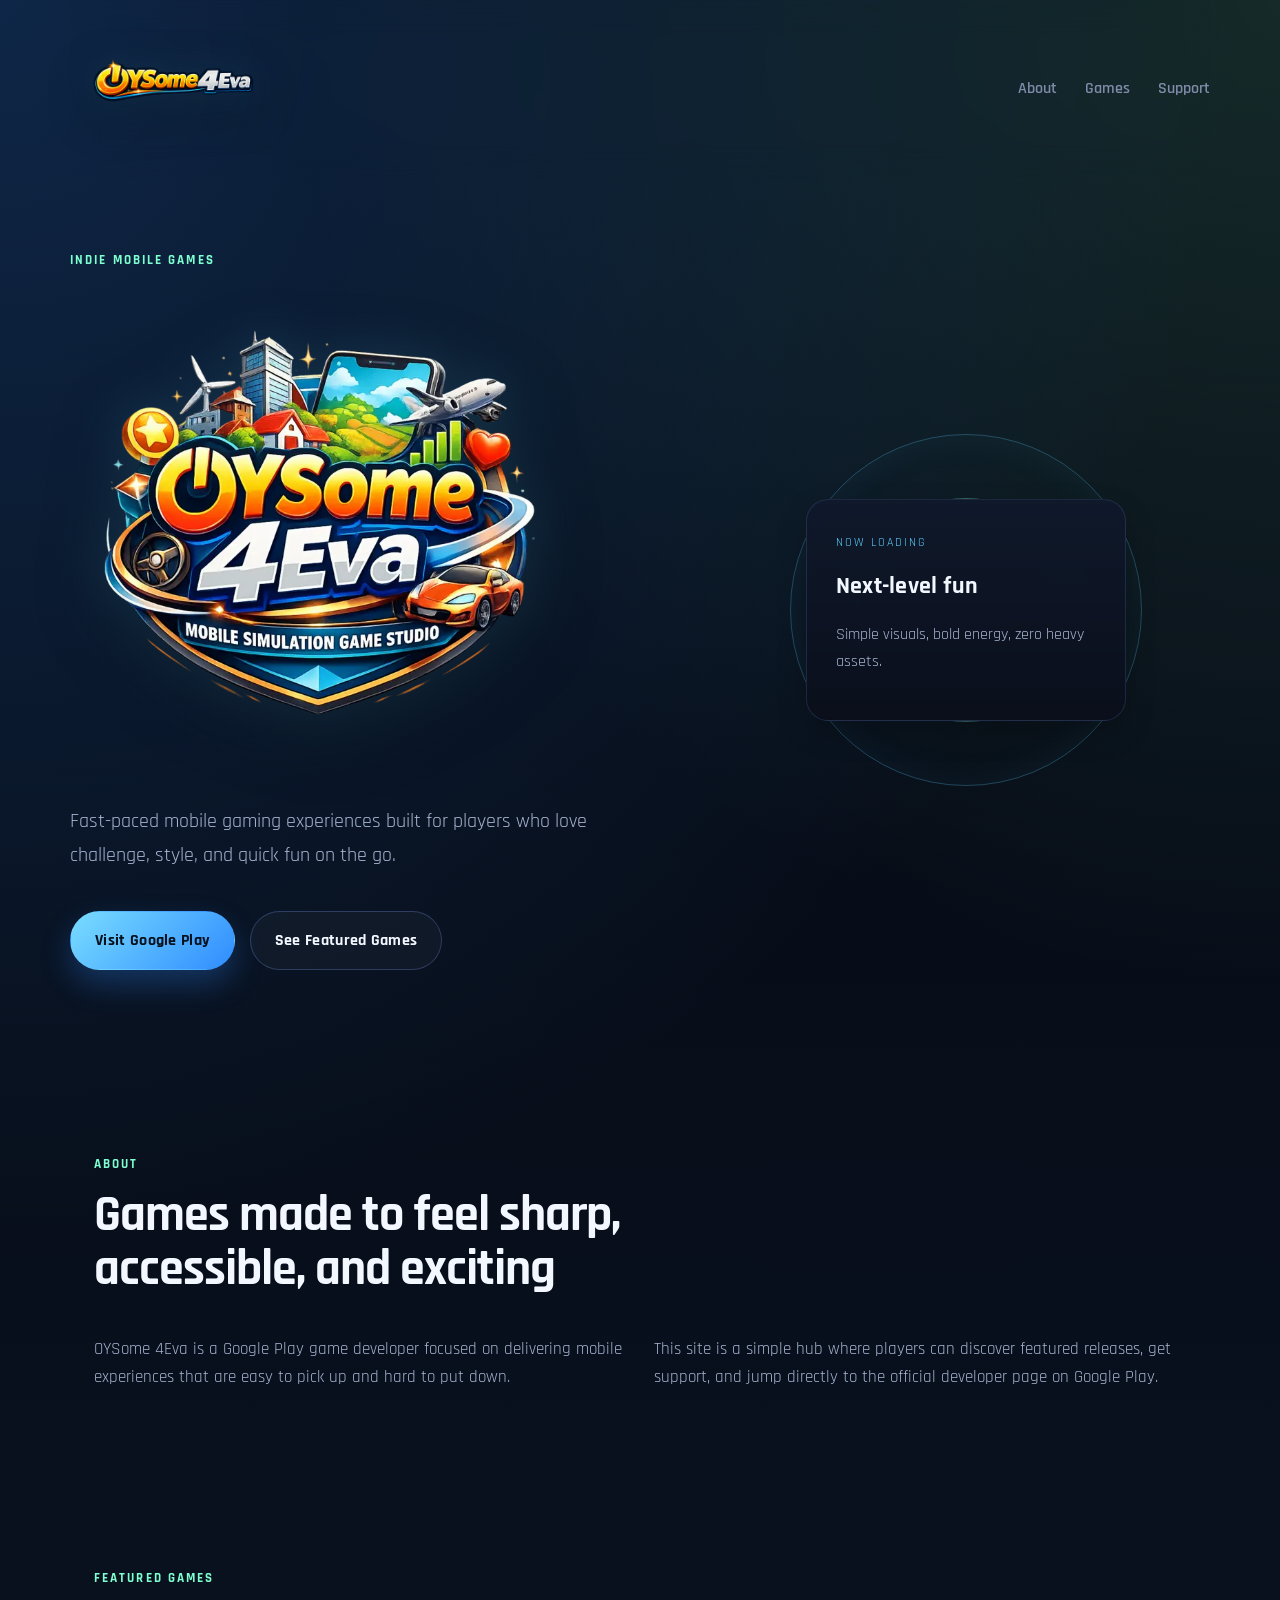
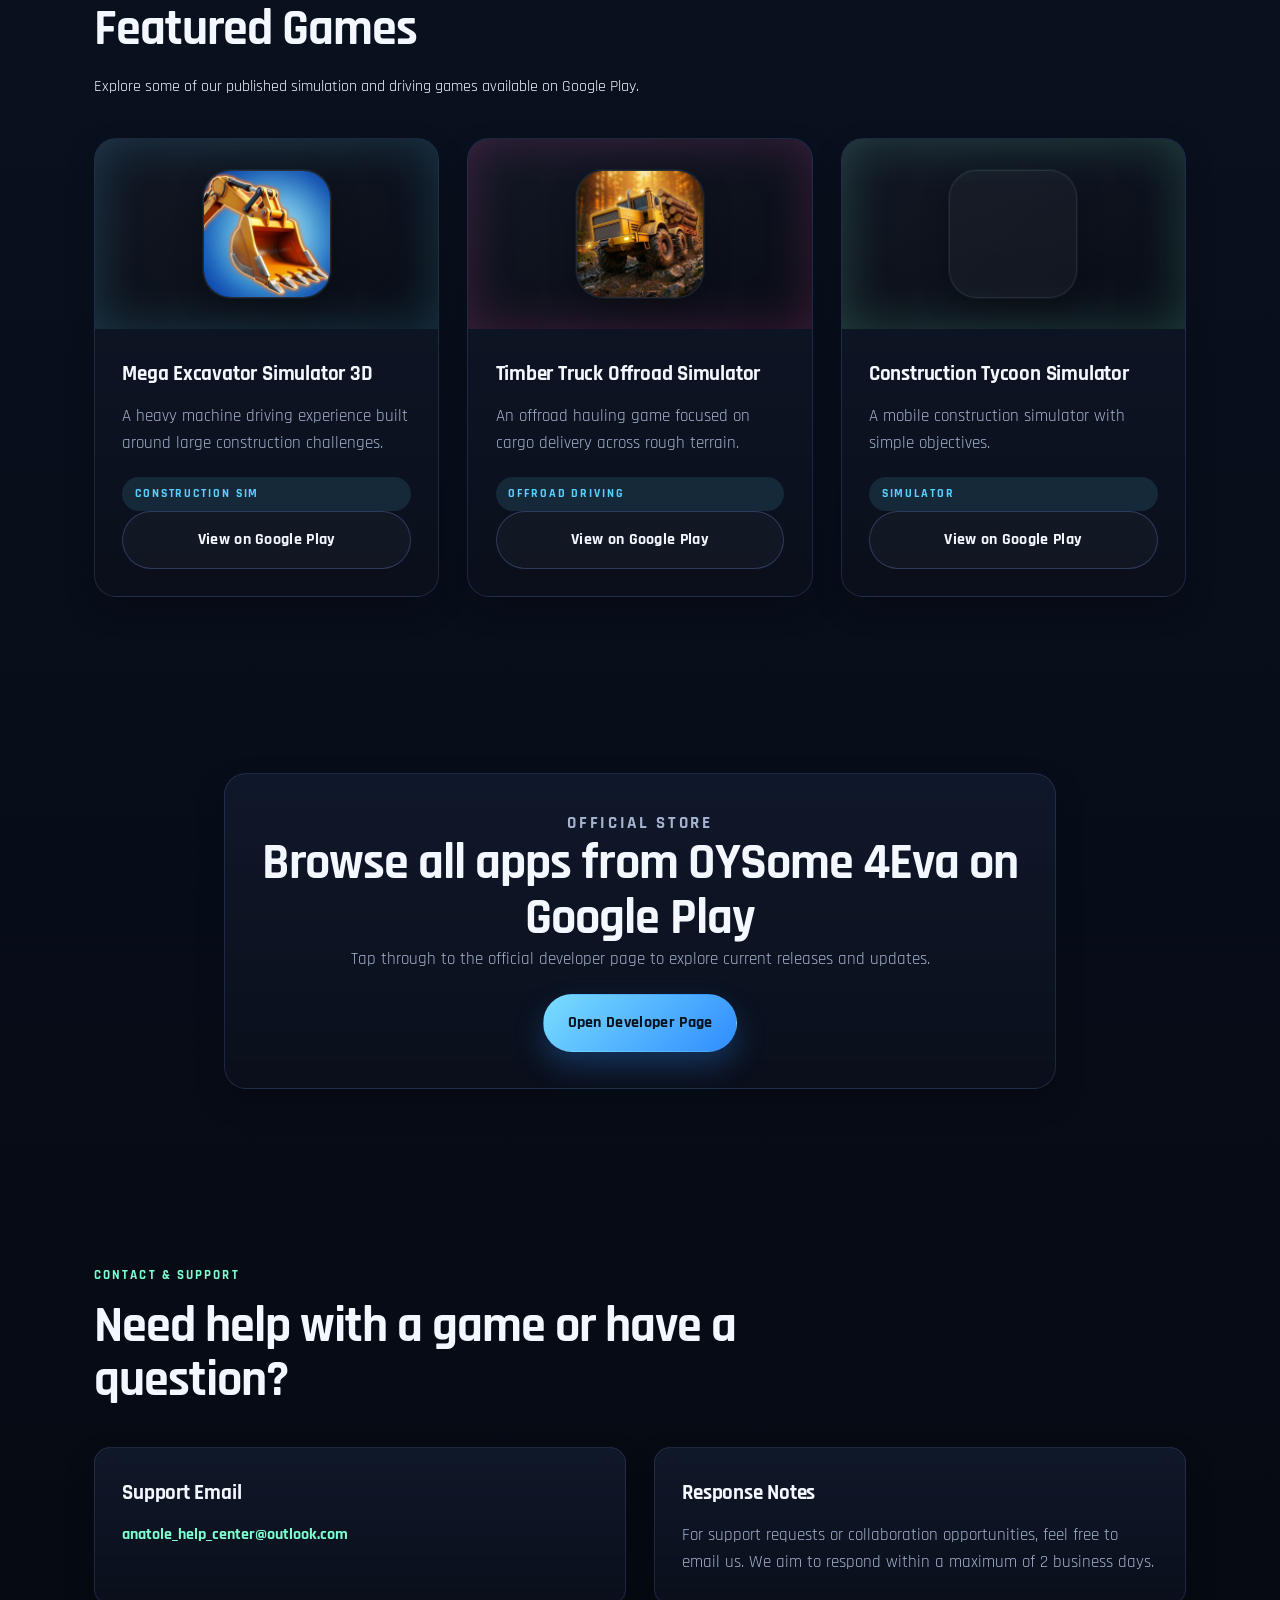
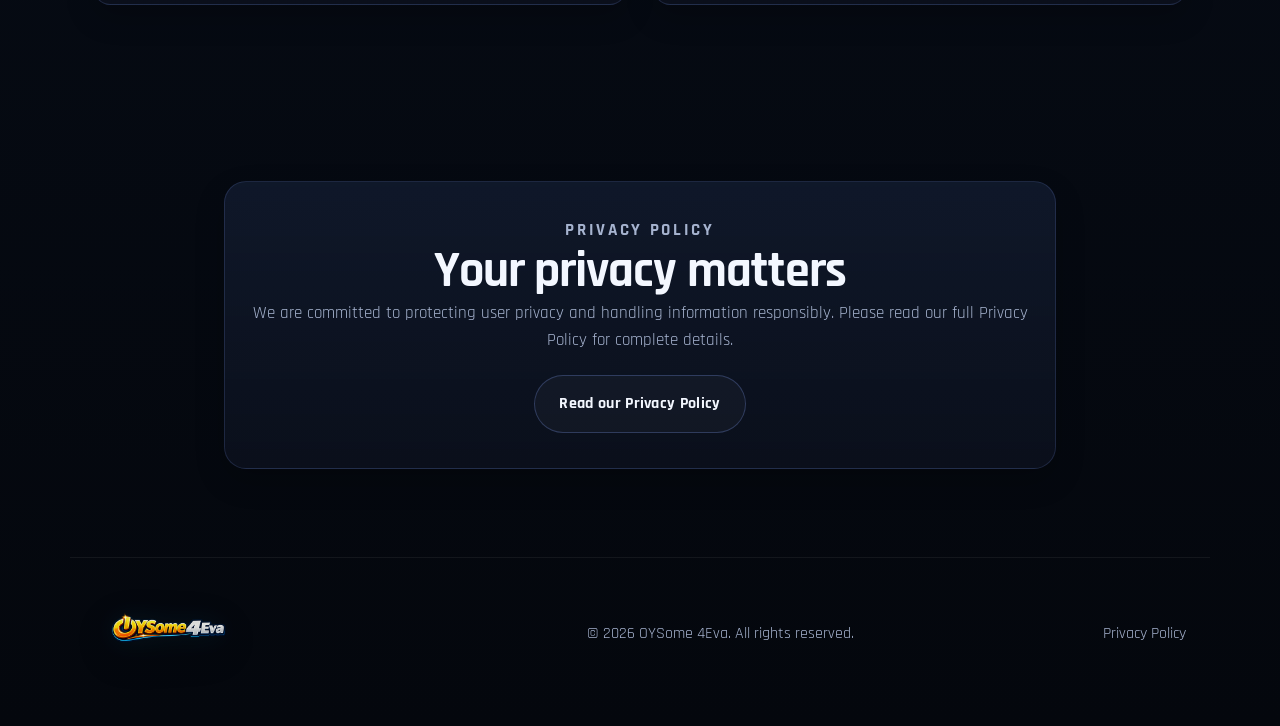
==== commit af80809e: "Update support email section in index.html Removed placeholder text for support email." ====
--- a/index.html
+++ b/index.html
@@ -226,9 +226,6 @@
       <div class="support-grid">
         <div class="support-card">
           <h3>Support Email</h3>
-          <p>
-            Replace this placeholder with your real support email address for app assistance.
-          </p>
           <a href="mailto:anatole_help_center@outlook.com">anatole_help_center@outlook.com</a>
         </div>
         <div class="support-card">
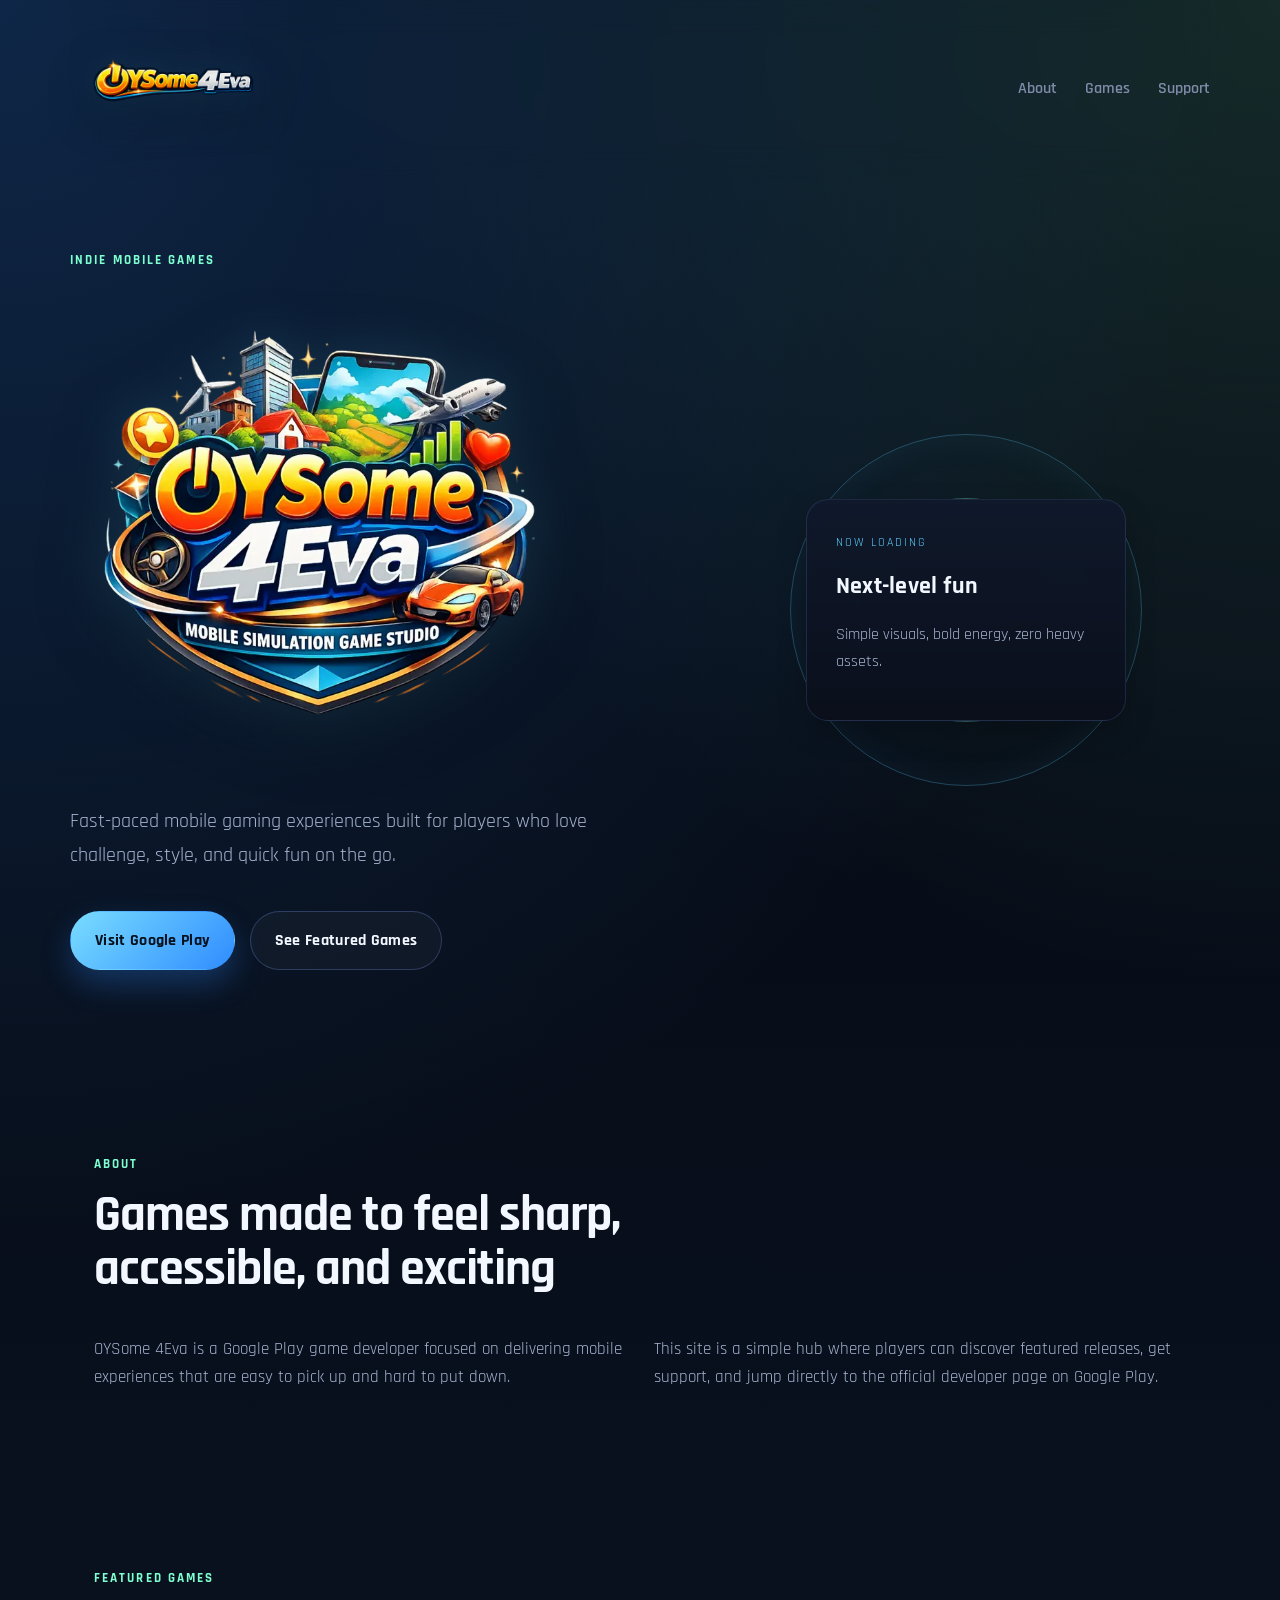
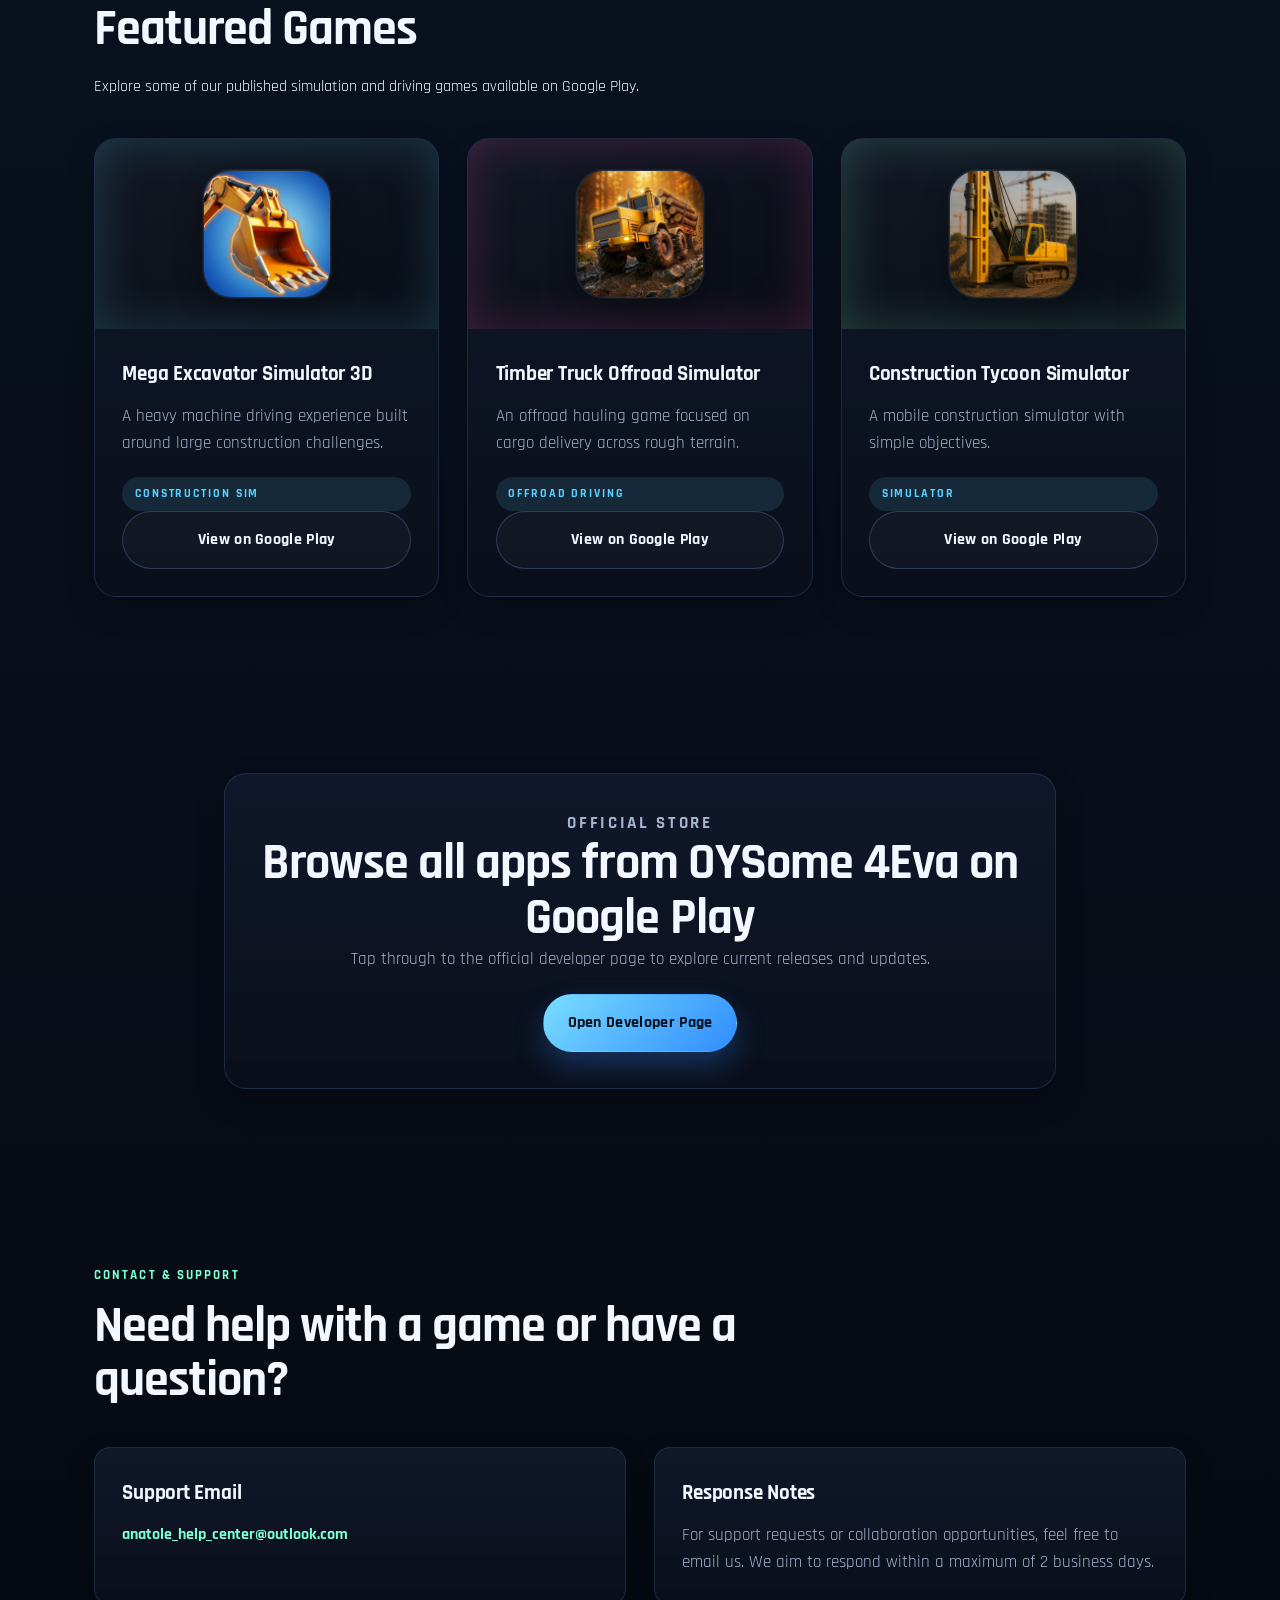
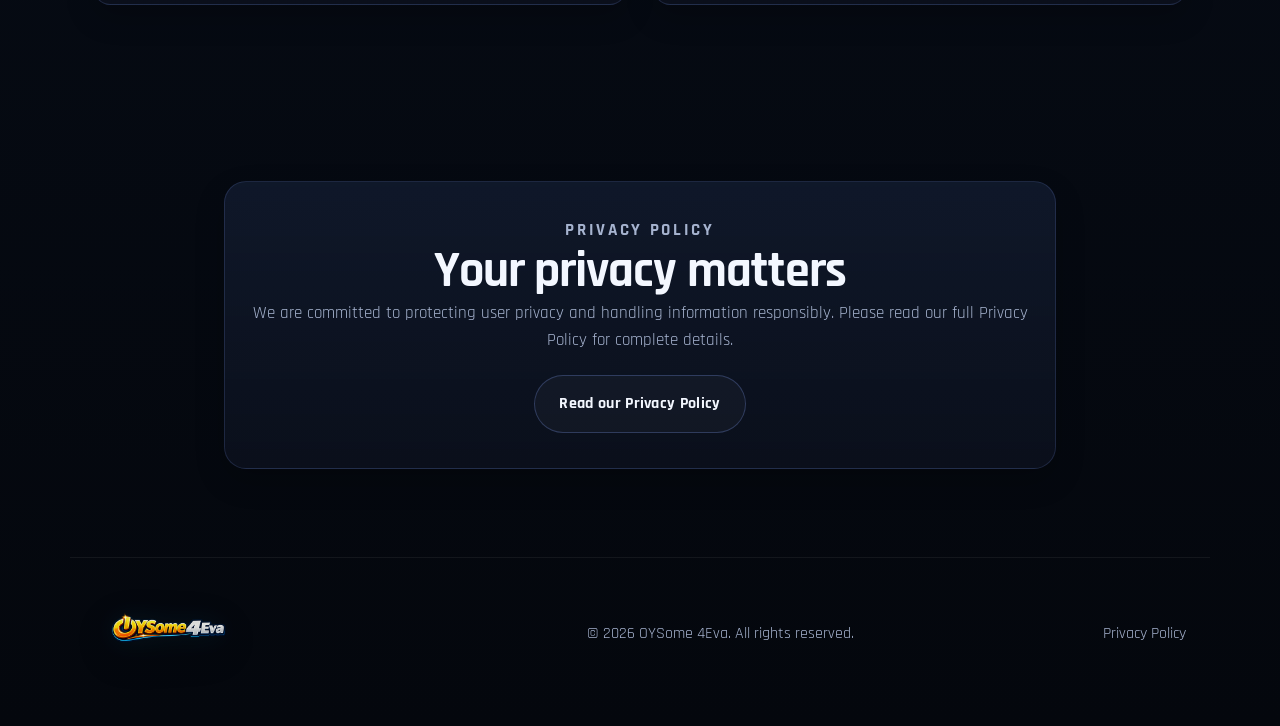
==== commit e5707a0a: "Add Cloudflare Web Analytics script to index.html" ====
--- a/index.html
+++ b/index.html
@@ -272,5 +272,6 @@
   </footer>
 
   <script src="script.js"></script>
+  <!-- Cloudflare Web Analytics --><script type='module' src='https://static.cloudflareinsights.com/beacon.min.js' data-cf-beacon='{"token": "a64ffffd60504aa89a3a2604af179899"}'></script><!-- End Cloudflare Web Analytics -->
 </body>
 </html>
